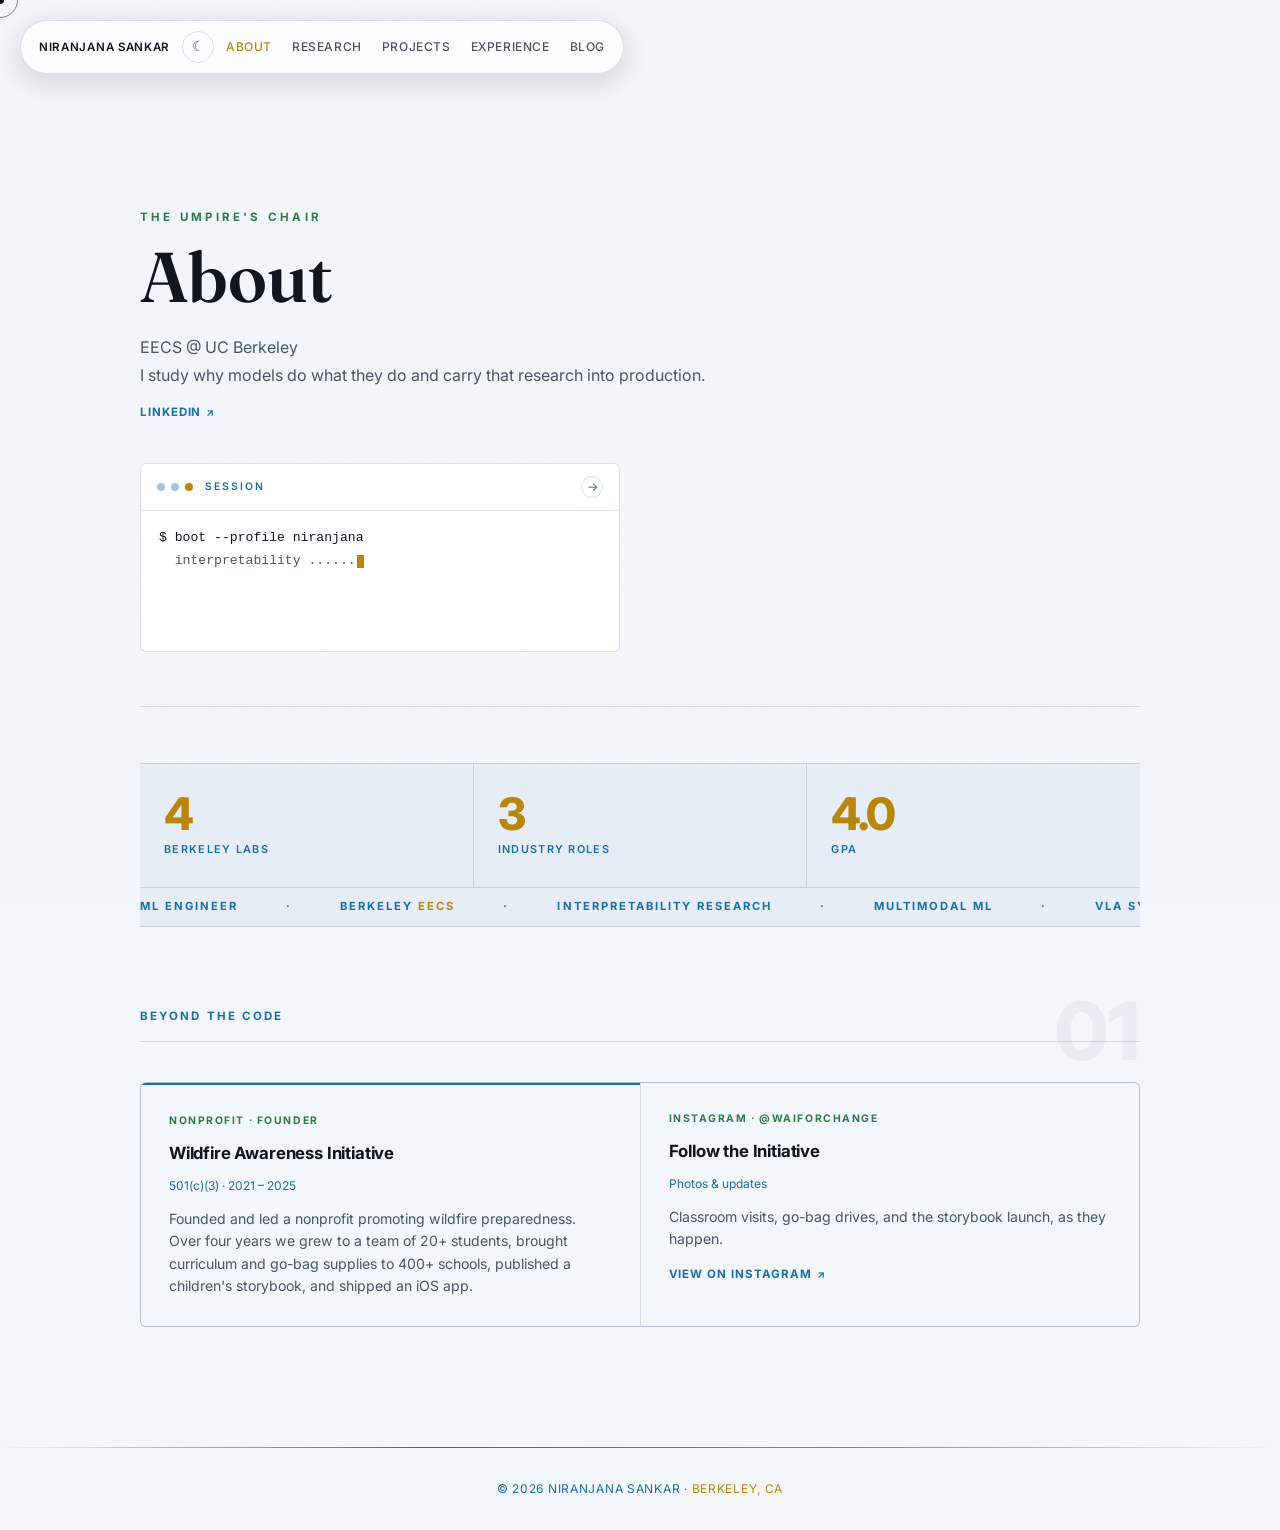
==== about.html @ b9a8ab02 "Add a visible chevron affordance to clickable titles Project and publication titles opened the detai" ====
<!DOCTYPE html>
<html lang="en">
<head>
  <meta charset="UTF-8" />
  <meta name="viewport" content="width=device-width, initial-scale=1.0" />
  <title>Niranjana Sankar · About</title>
  <meta name="description" content="Niranjana Sankar, EECS at UC Berkeley. Education, skills, and how to get in touch." />
  <link rel="preconnect" href="https://fonts.googleapis.com" />
  <link rel="preconnect" href="https://fonts.gstatic.com" crossorigin />
  <link href="https://fonts.googleapis.com/css2?family=Inter:wght@400;500;600;700;800&family=Fraunces:ital,opsz,wght@0,9..144,500;0,9..144,600;0,9..144,700;1,9..144,500&display=swap" rel="stylesheet" />
  <link rel="stylesheet" href="style.css?v=wb15" />
</head>
<body>
  <div class="scroll-progress"></div>
  <div class="cursor"><div class="cursor-dot"></div><div class="cursor-ring"></div></div>
  <nav>
    <a class="logo" href="index.html">Niranjana Sankar</a>
    <button class="theme-toggle" aria-label="Toggle theme">☾</button>
    <button class="nav-hamburger" aria-label="Toggle navigation" aria-expanded="false">☰</button>
    <div class="nav-links">
      <a href="about.html" class="active">about</a>
      <a href="research.html">research</a>
      <a href="projects.html">projects</a>
      <a href="experience.html">experience</a>
      <a href="blog.html">blog</a>
    </div>
  </nav>

  <main>
    <div class="warm-hero reveal">
      <div class="warm-hero-kicker">The Umpire's Chair</div>
      <h1><span class="reveal-line-mask"><span class="reveal-line">About</span></span></h1>
      <p>EECS @ UC Berkeley<br>I study why models do what they do and carry that research into production.</p>
      <a class="card-link" href="https://linkedin.com/in/niranjana-sankar-0067852a8/" target="_blank" rel="noopener">linkedin</a>

      <div class="term-card">
        <div class="term-bar">
          <span class="term-dot"></span><span class="term-dot"></span><span class="term-dot term-dot--accent"></span>
          <span class="term-label" id="about-term-label">session</span>
          <button class="term-nav" id="about-term-next" type="button" aria-label="Next terminal screen">&#8594;</button>
        </div>
        <pre class="term-body" id="about-term"></pre>
      </div>
    </div>

    <div class="stat-strip">
      <div class="stat-item">
        <span class="stat-num">4</span>
        <span class="stat-label">Berkeley labs</span>
      </div>
      <div class="stat-item">
        <span class="stat-num">3</span>
        <span class="stat-label">industry roles</span>
      </div>
      <div class="stat-item">
        <span class="stat-num">4.0</span>
        <span class="stat-label">GPA</span>
      </div>
    </div>

    <div class="marquee-strip">
      <div class="marquee-track">
        <span class="marquee-item">ML Engineer</span>
        <span class="marquee-item">·</span>
        <span class="marquee-item">Berkeley <em>EECS</em></span>
        <span class="marquee-item">·</span>
        <span class="marquee-item">Interpretability Research</span>
        <span class="marquee-item">·</span>
        <span class="marquee-item">Multimodal ML</span>
        <span class="marquee-item">·</span>
        <span class="marquee-item">VLA Systems</span>
        <span class="marquee-item">·</span>
        <span class="marquee-item">RAG Pipelines</span>
        <span class="marquee-item">·</span>
        <span class="marquee-item">ML Engineer</span>
        <span class="marquee-item">·</span>
        <span class="marquee-item">Berkeley <em>EECS</em></span>
        <span class="marquee-item">·</span>
        <span class="marquee-item">Interpretability Research</span>
        <span class="marquee-item">·</span>
        <span class="marquee-item">Multimodal ML</span>
        <span class="marquee-item">·</span>
        <span class="marquee-item">VLA Systems</span>
        <span class="marquee-item">·</span>
        <span class="marquee-item">RAG Pipelines</span>
        <span class="marquee-item">·</span>
      </div>
    </div>

    <div class="section reveal">
      <div class="section-header">
        <span class="section-num">01</span>
        <h2>Beyond the Code</h2>
      </div>
      <div class="card-grid">
        <div class="card card-current">
          <div class="card-kind">Nonprofit · Founder</div>
          <h3>Wildfire Awareness Initiative</h3>
          <div class="card-meta">501(c)(3) · 2021 – 2025</div>
          <p>
            Founded and led a nonprofit promoting wildfire preparedness. Over four years
            we grew to a team of 20+ students, brought curriculum and go-bag supplies to
            400+ schools, published a children's storybook, and shipped an iOS app.
          </p>
        </div>
        <div class="card">
          <div class="card-kind">Instagram · @waiforchange</div>
          <h3>Follow the Initiative</h3>
          <div class="card-meta">Photos & updates</div>
          <p>
            Classroom visits, go-bag drives, and the storybook launch, as they happen.
          </p>
          <a class="card-link" href="https://www.instagram.com/waiforchange/" target="_blank" rel="noopener">view on instagram</a>
        </div>
      </div>
    </div>
  </main>

  <footer>© 2026 Niranjana Sankar · <span style="color:var(--sky)">Berkeley, CA</span></footer>
  <button class="back-top" aria-label="Back to top">↑</button>
  <script src="script.js?v=wb14"></script>
  <div class="toast"></div>
</body>
</html>
---- style.css ----
/* ============ Custom Properties ============ */
:root {
  --bg:      #f3f6fb;
  --bg-2:    #e7edf6;
  --card:    #ffffff;
  --border:  rgba(26, 47, 102, 0.15);
  --text:    #10151f;
  --text-2:  #4a5568;
  --text-3:  #1a6fa8;
  --accent:  #1a6fa8;
  --green:   #2f7a4a;
  --sky:     #b8860b;
  --font:      "Inter", system-ui, sans-serif;
  --font-mono: "JetBrains Mono", "Fira Code", monospace;
  --radius:    6px;
  --ease:      cubic-bezier(0.22, 1, 0.36, 1);
  --nav-bg:    rgba(255, 255, 255, 0.75);
  --scrim-rgb: 243, 246, 251;
}

[data-theme="dark"] {
  --bg:      #05070d;
  --bg-2:    #0c1018;
  --card:    #0f1420;
  --border:  rgba(143, 184, 255, 0.16);
  --text:    #f4f0e6;
  --text-2:  #a9b6cf;
  --text-3:  #8fb8ff;
  --accent:  #8fb8ff;
  --green:   #4fae66;
  --sky:     #e8b96a;
  --nav-bg:  rgba(6, 10, 18, 0.72);
  --scrim-rgb: 2, 4, 8;
}

/* ============ Reset & Base ============ */
* { margin: 0; padding: 0; box-sizing: border-box; }

body {
  background: var(--bg);
  color: var(--text);
  font-family: var(--font);
  font-size: 16px;
  line-height: 1.6;
  -webkit-font-smoothing: antialiased;
}

body::before {
  content: "";
  position: fixed;
  inset: 0;
  z-index: 0;
  pointer-events: none;
  opacity: 0.025;
  background-image: url("data:image/svg+xml,%3Csvg viewBox='0 0 256 256' xmlns='http://www.w3.org/2000/svg'%3E%3Cfilter id='noise'%3E%3CfeTurbulence type='fractalNoise' baseFrequency='0.9' numOctaves='4' stitchTiles='stitch'/%3E%3C/filter%3E%3Crect width='100%25' height='100%25' filter='url(%23noise)' opacity='1'/%3E%3C/svg%3E");
  background-size: 200px 200px;
}

a { color: inherit; text-decoration: none; }

::selection { background: var(--accent); color: white; }

img, svg { max-width: 100%; display: block; }

/* ============ Nav ============ */
nav {
  position: absolute;
  top: 20px;
  left: 20px;
  z-index: 50;
  display: flex;
  align-items: center;
  gap: 20px;
  padding: 10px 18px;
  border: 1px solid var(--border);
  border-radius: 999px;
  background: var(--nav-bg);
  backdrop-filter: blur(12px);
  box-shadow: 0 8px 28px rgba(43, 32, 19, 0.16);
}

.logo {
  font-size: 0.72rem;
  font-weight: 600;
  letter-spacing: 0.06em;
  text-transform: uppercase;
  color: var(--text);
  white-space: nowrap;
}

.nav-links { display: flex; gap: 20px; }

.nav-links a {
  font-size: 0.75rem;
  font-weight: 500;
  letter-spacing: 0.05em;
  text-transform: uppercase;
  color: var(--text-2);
  transition: color 0.2s;
  white-space: nowrap;
}

.nav-links a:hover { color: var(--text); }
.nav-links a.active { color: var(--sky); }

/* ============ Main Layout ============ */
main {
  max-width: 1080px;
  margin: 0 auto;
  padding: clamp(60px, 8vw, 100px) clamp(24px, 5vw, 40px) 120px;
  position: relative;
  z-index: 1;
}

/* ============ Hero fallback text (inside .tc-fallback) ============ */
.hero-label {
  font-size: 0.72rem;
  font-weight: 600;
  letter-spacing: 0.18em;
  text-transform: uppercase;
  color: var(--green);
  margin-bottom: 24px;
  display: flex;
  align-items: center;
  gap: 10px;
}

.hero-label::before {
  content: "";
  width: 24px;
  height: 1px;
  background: var(--green);
}

.hero-cta { display: flex; gap: 12px; flex-wrap: wrap; margin-bottom: 48px; }

/* ============ Warm Hero (inner pages) ============ */
.warm-hero {
  padding: clamp(64px, 12vh, 120px) 0 clamp(40px, 6vh, 64px);
  border-bottom: 1px solid var(--border);
  margin-bottom: 56px;
}

.warm-hero-kicker {
  font-size: 0.72rem;
  font-weight: 700;
  letter-spacing: 0.28em;
  text-transform: uppercase;
  color: var(--green);
  margin-bottom: 16px;
}

.warm-hero h1 {
  font-family: 'Fraunces', serif;
  font-weight: 600;
  font-size: clamp(2.6rem, 6vw, 4.4rem);
  line-height: 1;
  color: var(--text);
  margin-bottom: 20px;
}

.warm-hero p {
  font-size: 1rem;
  line-height: 1.75;
  color: var(--text-2);
  max-width: 620px;
}

/* ============ Buttons ============ */
.btn {
  display: inline-flex;
  align-items: center;
  gap: 8px;
  padding: 11px 22px;
  font-size: 0.8rem;
  font-weight: 600;
  letter-spacing: 0.06em;
  text-transform: uppercase;
  border-radius: var(--radius);
  transition: all 0.2s var(--ease);
}

.btn-primary {
  background: var(--accent);
  color: white;
  position: relative;
  overflow: hidden;
}

.btn-primary::before {
  content: "";
  position: absolute;
  top: 0;
  left: -100%;
  width: 100%;
  height: 100%;
  background: linear-gradient(90deg, transparent, rgba(255,255,255,0.12), transparent);
  transition: left 0.4s var(--ease);
}

.btn-primary:hover { background: #124d73; transform: translateY(-1px); }

.btn-primary:hover::before {
  left: 100%;
}

.btn-ghost { border: 1px solid var(--border); color: var(--text-2); }
.btn-ghost:hover { border-color: var(--text-2); color: var(--text); transform: translateY(-1px); }

/* ============ Section Dividers ============ */
.section { margin-top: 80px; }

.section-header {
  position: relative;
  padding-bottom: 16px;
  border-bottom: 1px solid var(--border);
  margin-bottom: 40px;
}

.section-header h2 {
  font-size: 0.72rem;
  font-weight: 700;
  letter-spacing: 0.18em;
  text-transform: uppercase;
  color: var(--text-3);
}

.section-num {
  position: absolute;
  top: -0.2em;
  right: 0;
  font-size: 5rem;
  font-weight: 800;
  color: var(--text);
  opacity: 0.04;
  line-height: 1;
  pointer-events: none;
  user-select: none;
}

/* ============ Cards ============ */
.card-grid {
  display: grid;
  grid-template-columns: repeat(auto-fit, minmax(300px, 1fr));
  gap: 1px;
  background: var(--border);
  border: 1px solid var(--border);
  border-radius: var(--radius);
  overflow: hidden;
}

.card {
  background: var(--bg);
  padding: 28px;
  transition: all 0.25s var(--ease);
}

.card:hover {
  background: var(--card);
  transform: translateY(-2px);
  box-shadow: 0 8px 32px rgba(43, 32, 19, 0.12);
}

.card-kind {
  font-size: 0.65rem;
  font-weight: 700;
  letter-spacing: 0.15em;
  text-transform: uppercase;
  color: var(--green);
  margin-bottom: 10px;
}

.card h3 {
  font-size: 1.05rem;
  font-weight: 700;
  color: var(--text);
  margin-bottom: 10px;
  letter-spacing: -0.01em;
}

.card p { font-size: 0.88rem; color: var(--text-2); line-height: 1.6; }

.card ul { padding-left: 16px; margin: 0; }
.card li { font-size: 0.88rem; color: var(--text-2); line-height: 1.6; margin-bottom: 4px; }
.card li:last-child { margin-bottom: 0; }

.card-meta { font-size: 0.75rem; color: var(--text-3); margin-bottom: 12px; }

.card-pub { border-top: 2px solid var(--green); transition: border-top-color 0.2s var(--ease); }
.card-pub:hover { border-top-color: var(--sky); }
.card-current { border-top: 2px solid var(--accent); }

/* ============ Tags ============ */
.tags { display: flex; flex-wrap: wrap; gap: 6px; margin-top: 16px; }

.tag {
  font-size: 0.68rem;
  font-weight: 600;
  letter-spacing: 0.06em;
  text-transform: uppercase;
  padding: 4px 10px;
  border-radius: 3px;
  border: 1px solid var(--border);
  color: var(--text-3);
  background: var(--bg-2);
  transition: border-color 0.15s, color 0.15s;
}

.card:hover .tag { border-color: var(--text-3); color: var(--text-2); background: var(--card); }

.tag:hover {
  border-color: var(--accent);
  color: var(--text-2);
  box-shadow: 0 0 0 1px var(--accent);
}

/* ============ Timeline (experience) ============ */
.timeline { display: flex; flex-direction: column; gap: 0; }

.timeline-item {
  padding: 32px 0;
  border-bottom: 1px solid var(--border);
  display: grid;
  grid-template-columns: 180px 1fr;
  gap: 0 40px;
  transition: border-color 0.2s, padding-left 0.2s;
}

.timeline-item:hover {
  border-left: 2px solid var(--accent);
  padding-left: 24px;
}

.timeline-item:first-child { border-top: 1px solid var(--border); }

.timeline-left { padding-top: 4px; }

.timeline-org {
  font-size: 0.75rem;
  font-weight: 700;
  letter-spacing: 0.1em;
  text-transform: uppercase;
  color: var(--text);
  margin-bottom: 4px;
}

.timeline-dates { font-size: 0.72rem; color: var(--text-3); }

.timeline-role {
  font-size: 0.78rem;
  font-weight: 600;
  color: var(--sky);
  margin-bottom: 12px;
  letter-spacing: 0.02em;
}

.timeline-body ul { padding-left: 16px; }

.timeline-body li {
  font-size: 0.9rem;
  color: var(--text-2);
  margin-bottom: 6px;
  line-height: 1.6;
}

.timeline-body li:last-child { margin-bottom: 0; }

.timeline-current .timeline-org { color: var(--sky); }

.timeline-current .timeline-org::before {
  content: "";
  display: inline-block;
  width: 6px;
  height: 6px;
  border-radius: 50%;
  background: var(--green);
  margin-right: 8px;
  animation: pulse 2s ease-in-out infinite;
  vertical-align: middle;
}

@keyframes pulse {
  0%, 100% { opacity: 1; transform: scale(1); }
  50% { opacity: 0.5; transform: scale(0.8); }
}

/* ============ Research List ============ */
.research-list { display: flex; flex-direction: column; gap: 0; }

.research-item {
  padding: 28px 0;
  border-bottom: 1px solid var(--border);
  display: grid;
  grid-template-columns: 140px 1fr;
  gap: 0 40px;
  align-items: start;
  transition: border-color 0.2s, padding-left 0.2s;
}

.research-item:hover {
  border-left: 2px solid var(--accent);
  padding-left: 24px;
}

.research-item:first-child { border-top: 1px solid var(--border); }

.research-date {
  font-size: 0.72rem;
  font-weight: 600;
  color: var(--text-3);
  letter-spacing: 0.06em;
  padding-top: 3px;
}

.research-item h3 {
  font-size: 0.95rem;
  font-weight: 700;
  color: var(--text);
  margin-bottom: 6px;
}

.research-item .role {
  font-size: 0.78rem;
  color: var(--sky);
  font-weight: 600;
  margin-bottom: 8px;
}

.research-item p { font-size: 0.88rem; color: var(--text-2); line-height: 1.6; }

.research-item ul { padding-left: 18px; margin: 0; }
.research-item li { font-size: 0.88rem; color: var(--text-2); line-height: 1.6; margin-bottom: 6px; }
.research-item li:last-child { margin-bottom: 0; }

.research-item:hover .role {
  color: var(--sky);
}

/* ============ Skills (index) ============ */
.skill-grid {
  display: grid;
  grid-template-columns: repeat(auto-fill, minmax(240px, 1fr));
  gap: 1px;
  background: var(--border);
  border: 1px solid var(--border);
  border-radius: var(--radius);
  overflow: hidden;
}

.skill-cell { background: var(--bg); padding: 24px; }

.skill-cell h3 {
  font-size: 0.68rem;
  font-weight: 700;
  letter-spacing: 0.15em;
  text-transform: uppercase;
  color: var(--text-3);
  margin-bottom: 14px;
}

/* ============ Footer ============ */
footer {
  text-align: center;
  padding: 32px 20px;
  font-size: 0.75rem;
  color: var(--text-3);
  letter-spacing: 0.06em;
  text-transform: uppercase;
  position: relative;
}

footer::before {
  content: "";
  position: absolute;
  top: 0;
  left: 0;
  right: 0;
  height: 1px;
  background: linear-gradient(90deg, transparent, var(--green), var(--sky), transparent);
}

/* ============ Back to Top ============ */
.back-top {
  position: fixed;
  bottom: 24px;
  right: 24px;
  z-index: 200;
  width: 40px;
  height: 40px;
  border-radius: 50%;
  background: var(--card);
  border: 1px solid var(--border);
  color: var(--text-2);
  font-size: 1rem;
  cursor: pointer;
  display: flex;
  align-items: center;
  justify-content: center;
  opacity: 0;
  pointer-events: none;
  transition: opacity 0.3s, transform 0.2s, background 0.2s;
}

.back-top.visible { opacity: 1; pointer-events: auto; }

.back-top:hover {
  background: var(--accent);
  color: white;
  border-color: var(--accent);
  transform: translateY(-2px);
}

/* ============ Reveal Animation ============ */
.reveal {
  opacity: 0;
  transform: translateY(14px);
  transition: opacity 0.5s ease, transform 0.5s ease;
}

.reveal.visible { opacity: 1; transform: translateY(0); }

.reveal:nth-child(2) { transition-delay: 0.08s; }
.reveal:nth-child(3) { transition-delay: 0.16s; }
.reveal:nth-child(4) { transition-delay: 0.24s; }

@media (prefers-reduced-motion: reduce) {
  .reveal { animation: none; transition: none; opacity: 1; transform: none; }
}

/* ============ Heading Line Reveal (rises up out of a mask) ============ */
.reveal-line-mask { display: block; overflow: clip; }

.reveal-line {
  display: block;
  transform: translateY(115%);
  opacity: 0;
}

.reveal.visible .reveal-line {
  animation: heading-rise 0.9s var(--ease) forwards;
  animation-delay: 0.15s;
}

@keyframes heading-rise {
  to { transform: translateY(0); opacity: 1; }
}

@media (prefers-reduced-motion: reduce) {
  .reveal-line { transform: none; opacity: 1; }
  .reveal.visible .reveal-line { animation: none; }
}

/* ============ Marquee Strip ============ */
.marquee-strip {
  border-bottom: 1px solid var(--border);
  overflow: hidden;
  padding: 10px 0;
  margin: 0;
  background: var(--bg-2);
  position: relative;
  z-index: 1;
}

.marquee-track {
  display: flex;
  gap: 48px;
  white-space: nowrap;
  animation: marquee 28s linear infinite;
}

.marquee-item {
  font-size: 0.7rem;
  font-weight: 700;
  letter-spacing: 0.18em;
  text-transform: uppercase;
  color: var(--text-3);
  flex-shrink: 0;
}

.marquee-item em { font-style: normal; color: var(--sky); }

@keyframes marquee {
  from { transform: translateX(0); }
  to   { transform: translateX(-50%); }
}

/* ============ Card Link ============ */
.card-link {
  display: inline-flex;
  align-items: center;
  gap: 5px;
  margin-top: 14px;
  font-size: 0.72rem;
  font-weight: 700;
  letter-spacing: 0.08em;
  text-transform: uppercase;
  color: var(--text-3);
  transition: color 0.2s;
}

.card-link:hover { color: var(--sky); }

.card-link::after {
  content: "↗";
  font-size: 0.9em;
  display: inline-block;
  transition: transform 0.2s var(--ease);
}

.card-link:hover::after {
  transform: translate(2px, -2px);
}

/* ============ Nav Menu Toggle (mobile only) ============ */
.nav-hamburger {
  display: none;
  align-items: center;
  background: none;
  border: none;
  cursor: pointer;
  padding: 4px;
  font-size: 1.1rem;
  color: var(--text);
}

@media (max-width: 640px) {
  nav { left: 12px; right: 12px; top: 12px; gap: 12px; }
  .nav-hamburger { display: flex; }

  .nav-links {
    display: none;
    flex-direction: column;
    gap: 0;
    position: absolute;
    top: calc(100% + 10px);
    left: 0;
    min-width: 180px;
    background: var(--card);
    border: 1px solid var(--border);
    border-radius: var(--radius);
    padding: 6px;
    box-shadow: 0 16px 40px rgba(43, 32, 19, 0.18);
  }

  .nav-links.open { display: flex; }

  .nav-links a {
    padding: 10px 12px;
    border-radius: 6px;
  }

  .nav-links a:hover { background: var(--bg-2); }
  .nav-links a.active { background: var(--bg-2); }
}

@media (max-width: 760px) {
  .timeline-item { grid-template-columns: 1fr; }
  .research-item { grid-template-columns: 1fr; }
  .research-date { margin-bottom: 8px; }
  .timeline-left { margin-bottom: 8px; }
}


/* ============ Custom Cursor ============ */
*, *::before, *::after { cursor: none !important; }
.cursor {
  position: fixed;
  top: 0; left: 0;
  z-index: 9999;
  pointer-events: none;
  mix-blend-mode: difference;
}
.cursor-dot {
  width: 8px; height: 8px;
  background: white;
  border-radius: 50%;
  position: absolute;
  transform: translate(-50%, -50%);
  transition: width 0.2s, height 0.2s, opacity 0.2s;
}
.cursor-ring {
  width: 36px; height: 36px;
  border: 1.5px solid rgba(255,255,255,0.5);
  border-radius: 50%;
  position: absolute;
  transform: translate(-50%, -50%);
  transition: width 0.3s var(--ease), height 0.3s var(--ease), border-color 0.3s;
}
body.cursor-hover .cursor-dot { width: 12px; height: 12px; }
body.cursor-hover .cursor-ring {
  width: 52px; height: 52px;
  border-color: rgba(193, 105, 79, 0.7);
}
/* Hide custom cursor on touch devices */
@media (hover: none) {
  *, *::before, *::after { cursor: auto !important; }
  .cursor { display: none; }
}

/* ============ Page Transition ============ */
body { transition: opacity 0.25s ease; }
body.page-exit { opacity: 0; }

/* ============ Stat Strip ============ */
.stat-strip {
  display: flex;
  gap: 0;
  border-top: 1px solid var(--border);
  border-bottom: 1px solid var(--border);
  margin: 48px 0 0;
  background: var(--bg-2);
}

.stat-item {
  flex: 1;
  padding: 28px 24px;
  border-right: 1px solid var(--border);
  display: flex;
  flex-direction: column;
  gap: 4px;
}

.stat-item:last-child { border-right: none; }

.stat-num {
  font-size: clamp(2rem, 4vw, 2.8rem);
  font-weight: 800;
  color: var(--sky);
  letter-spacing: -0.04em;
  line-height: 1;
}

.stat-label {
  font-size: 0.68rem;
  font-weight: 600;
  letter-spacing: 0.12em;
  text-transform: uppercase;
  color: var(--text-3);
}

/* ============ Boot Terminal (about) ============ */
.term-card {
  margin-top: 40px;
  max-width: 480px;
  background: var(--card);
  border: 1px solid var(--border);
  border-radius: var(--radius);
  overflow: hidden;
}

.term-bar {
  display: flex;
  align-items: center;
  gap: 6px;
  padding: 12px 16px;
  border-bottom: 1px solid var(--border);
}

.term-dot {
  width: 8px;
  height: 8px;
  border-radius: 50%;
  background: var(--text-3);
  opacity: 0.4;
}

.term-dot--accent { background: var(--sky); opacity: 1; }

.term-label {
  margin-left: 6px;
  font-size: 0.65rem;
  font-weight: 600;
  letter-spacing: 0.2em;
  text-transform: uppercase;
  color: var(--text-3);
}

.term-nav {
  margin-left: auto;
  display: inline-flex;
  align-items: center;
  justify-content: center;
  width: 22px;
  height: 22px;
  border-radius: 50%;
  border: 1px solid var(--border);
  background: none;
  font-family: inherit;
  font-size: 0.75rem;
  line-height: 1;
  color: var(--text-3);
  cursor: pointer;
  transition: color 0.2s, border-color 0.2s, transform 0.2s;
}

.term-nav:hover { color: var(--sky); border-color: var(--sky); transform: translateX(1px); }
.term-nav:active { transform: translateX(2px); }

.term-body {
  margin: 0;
  padding: 16px 18px 20px;
  font-family: var(--font-mono);
  font-size: 0.82rem;
  line-height: 1.7;
  color: var(--text-2);
  white-space: pre-wrap;
  word-break: break-word;
  min-height: 140px;
}

.term-cmd { color: var(--text); }
.term-final { color: var(--sky); }

.term-cursor {
  display: inline-block;
  width: 7px;
  height: 1em;
  margin-left: 1px;
  background: var(--sky);
  vertical-align: text-bottom;
  animation: term-blink 0.9s step-end infinite;
}

@keyframes term-blink { 50% { opacity: 0; } }

@media (prefers-reduced-motion: reduce) {
  .term-cursor { animation: none; }
}

/* ============ Entry Open Button (project/pub titles) ============ */
.entry-open {
  display: inline-block;
  background: none;
  border: none;
  padding: 0;
  margin: 0;
  font: inherit;
  text-align: left;
  color: inherit;
  cursor: pointer;
  transition: color 0.2s;
}

.entry-open:hover, .entry-open:focus-visible { color: var(--sky); }

.entry-open::after {
  content: "\203A";
  display: inline-block;
  margin-left: 7px;
  color: var(--text-3);
  opacity: 0.55;
  transition: transform 0.2s var(--ease), opacity 0.2s;
}

.entry-open:hover::after, .entry-open:focus-visible::after {
  opacity: 1;
  transform: translateX(3px);
}

/* ============ Detail Modal (projects & publications) ============ */
.detail-scrim {
  position: fixed;
  inset: 0;
  z-index: 70;
  background: rgba(0, 0, 0, 0.55);
  opacity: 0;
  visibility: hidden;
  transition: opacity 0.3s var(--ease), visibility 0.3s;
}

.detail-scrim.detail-open { opacity: 1; visibility: visible; }

.detail-modal {
  position: fixed;
  top: 50%;
  left: 50%;
  z-index: 71;
  width: min(640px, 92vw);
  max-height: 84vh;
  overflow-y: auto;
  background: var(--card);
  border: 1px solid var(--border);
  border-radius: var(--radius);
  box-shadow: 0 40px 100px -20px rgba(0, 0, 0, 0.5);
  opacity: 0;
  visibility: hidden;
  transform: translate(-50%, -46%) scale(0.97);
  transition: opacity 0.3s var(--ease), transform 0.3s var(--ease), visibility 0.3s;
}

.detail-modal.detail-open { opacity: 1; visibility: visible; transform: translate(-50%, -50%) scale(1); }

.detail-chrome {
  position: sticky;
  top: 0;
  display: flex;
  align-items: center;
  gap: 6px;
  padding: 12px 16px;
  background: var(--card);
  border-bottom: 1px solid var(--border);
  z-index: 1;
}

.detail-count {
  margin-left: 6px;
  font-family: var(--font-mono);
  font-size: 0.7rem;
  letter-spacing: 0.1em;
  color: var(--text-3);
}

.detail-nav {
  margin-left: auto;
  display: flex;
  align-items: center;
  gap: 8px;
}

.detail-close {
  display: inline-flex;
  align-items: center;
  justify-content: center;
  width: 22px;
  height: 22px;
  border-radius: 50%;
  border: 1px solid var(--border);
  background: none;
  color: var(--text-3);
  font-size: 0.65rem;
  cursor: pointer;
  transition: color 0.2s, border-color 0.2s, transform 0.2s;
}

.detail-close:hover { color: var(--accent); border-color: var(--accent); transform: rotate(90deg); }

.detail-body { padding: 28px 30px 34px; }

.detail-kicker {
  font-family: var(--font-mono);
  font-size: 0.7rem;
  letter-spacing: 0.1em;
  color: var(--text-3);
  margin-bottom: 10px;
}

.detail-title {
  font-family: 'Fraunces', serif;
  font-size: clamp(1.6rem, 4vw, 2.1rem);
  font-weight: 700;
  color: var(--text);
  letter-spacing: -0.02em;
  line-height: 1.1;
  margin-bottom: 14px;
}

.detail-list { margin-bottom: 18px; padding-left: 20px; }
.detail-list li { font-size: 0.95rem; color: var(--text-2); line-height: 1.7; margin-bottom: 8px; }
.detail-list li:last-child { margin-bottom: 0; }
.detail-list a { color: var(--accent); }

.detail-text { font-size: 1rem; color: var(--text-2); line-height: 1.8; margin-bottom: 18px; }

.detail-tags { display: flex; flex-wrap: wrap; gap: 8px; margin-bottom: 18px; }
.detail-body .card-link { margin-top: 0; }

/* ---- Paper skin (publications) ---- */
.detail-modal--paper {
  background: #f6f1e4;
  border-color: rgba(43, 36, 24, 0.18);
  color: #2b2418;
}

.detail-modal--paper .detail-chrome {
  background: #f6f1e4;
  border-bottom-color: rgba(43, 36, 24, 0.14);
}

.detail-modal--paper .detail-count { color: rgba(43, 36, 24, 0.55); }
.detail-modal--paper .detail-kicker { color: rgba(43, 36, 24, 0.55); }
.detail-modal--paper .detail-title { color: #2b2418; }
.detail-modal--paper .detail-text { color: #3a3122; font-family: 'Fraunces', serif; font-size: 1.05rem; }

.detail-modal--paper .term-nav,
.detail-modal--paper .detail-close {
  border-color: rgba(43, 36, 24, 0.25);
  color: rgba(43, 36, 24, 0.6);
}

.detail-modal--paper .term-nav:hover { color: #b5461e; border-color: #b5461e; }
.detail-modal--paper .detail-close:hover { color: #b5461e; border-color: #b5461e; }

.pen-cursor {
  display: inline-block;
  margin-left: 2px;
  font-size: 0.95em;
  transform: rotate(12deg);
  vertical-align: text-bottom;
  animation: pen-bob 0.6s ease-in-out infinite;
}

@keyframes pen-bob {
  0%, 100% { transform: rotate(12deg) translateY(0); }
  50% { transform: rotate(12deg) translateY(-2px); }
}

@media (prefers-reduced-motion: reduce) {
  .detail-scrim, .detail-modal { transition: none; }
  .pen-cursor { animation: none; }
}

@media (max-width: 600px) {
  .detail-body { padding: 22px 20px 28px; }
}

/* ============ Hero Tagline ============ */
.hero-tagline {
  max-width: 520px;
  font-size: 1rem;
  color: var(--text-2);
  line-height: 1.75;
  margin-top: 32px;
  border-left: 2px solid var(--green);
  padding-left: 20px;
}

/* ============ Tennis Court (index.html) ============ */
@keyframes tcFade { from { opacity: 0; } to { opacity: 1; } }
@keyframes tcSlide { from { opacity: 0; transform: translateX(40px); } to { opacity: 1; transform: translateX(0); } }
@keyframes tcRise { from { opacity: 0; transform: translateY(14px); } to { opacity: 1; transform: translateY(0); } }

.tc-root {
  position: relative;
  width: 100%;
  max-width: none;
  margin: 0;
  padding: 0;
  height: 100vh;
  min-height: 560px;
  overflow: hidden;
  font-family: 'Inter', system-ui, sans-serif;
  background: var(--bg);
  color: var(--text);
}

.tc-mount { position: absolute; inset: 0; }
.tc-mount canvas { opacity: 0; transition: opacity 0.7s var(--ease); }
.tc-root.tc-active .tc-mount canvas { opacity: 1; }

.tc-loader {
  position: fixed; inset: 0; z-index: 500;
  display: flex; flex-direction: column; align-items: center; justify-content: center;
  gap: 30px;
  background: #05070d;
  overflow: hidden;
  transition: opacity 0.7s ease, visibility 0.7s ease;
}
.tc-loader.tc-loader-hidden { opacity: 0; visibility: hidden; pointer-events: none; }

.tc-loader-icon { position: relative; width: 280px; height: 160px; display: flex; align-items: center; justify-content: center; }

.tc-loader-racket {
  position: absolute; top: 50%; width: 50px; height: 92px;
  filter: drop-shadow(0 0 10px rgba(232, 185, 106, 0.35));
}
.tc-loader-racket--left {
  left: 14px; transform-origin: 50% 88%;
  transform: translateY(-50%) rotate(-22deg);
  animation: tcRacketLeft 1.7s ease-in-out infinite;
}
.tc-loader-racket--right {
  right: 14px; transform-origin: 50% 88%;
  transform: translateY(-50%) scaleX(-1) rotate(-22deg);
  animation: tcRacketRight 1.7s ease-in-out infinite;
}
.tc-loader-racket svg { width: 100%; height: 100%; display: block; }
.tc-loader-racket ellipse { fill: none; stroke: #e8b96a; stroke-width: 4; }
.tc-loader-racket .tc-racket-string { stroke: #e8b96a; stroke-width: 0.75; opacity: 0.55; }
.tc-loader-racket .tc-racket-handle { stroke: #c9a973; stroke-width: 7; stroke-linecap: round; }

@keyframes tcRacketLeft {
  0%   { transform: translateY(-50%) rotate(12deg); }
  18%  { transform: translateY(-50%) rotate(-24deg); }
  82%  { transform: translateY(-50%) rotate(-28deg); }
  94%  { transform: translateY(-50%) rotate(-8deg); }
  100% { transform: translateY(-50%) rotate(12deg); }
}
@keyframes tcRacketRight {
  0%   { transform: translateY(-50%) scaleX(-1) rotate(-28deg); }
  32%  { transform: translateY(-50%) scaleX(-1) rotate(-8deg); }
  50%  { transform: translateY(-50%) scaleX(-1) rotate(12deg); }
  68%  { transform: translateY(-50%) scaleX(-1) rotate(-24deg); }
  100% { transform: translateY(-50%) scaleX(-1) rotate(-28deg); }
}

.tc-loader-ball {
  position: relative; z-index: 2;
  width: 34px; height: 34px; display: inline-block;
  filter: drop-shadow(0 0 14px rgba(216, 232, 48, 0.55));
  animation: tcBallRally 0.85s ease-in-out infinite alternate;
}
@keyframes tcBallRally {
  0%   { transform: translate(-100px, -16px) rotate(0deg); }
  50%  { transform: translate(0, -36px) rotate(170deg); }
  100% { transform: translate(100px, -16px) rotate(340deg); }
}

.tc-loader-dot {
  position: absolute; left: 50%; top: 50%;
  width: 7px; height: 7px; border-radius: 50%;
  opacity: 0;
  transform: translate(-50%, -50%) translate(var(--dx, 0), var(--dy, 0)) scale(0.4);
  animation: tcLoaderDust 1.7s ease-out infinite;
}
.tc-loader-dot--1 { background: #8fb8ff; --dx: -100px; --dy: -16px; animation-delay: 0s; }
.tc-loader-dot--2 { background: #d8e830; --dx: 100px; --dy: -16px; animation-delay: 0.85s; }

@keyframes tcLoaderDust {
  0%   { opacity: 0; transform: translate(-50%, -50%) translate(var(--dx, 0), var(--dy, 0)) scale(0.3); }
  8%   { opacity: 0.9; }
  40%  { opacity: 0; transform: translate(-50%, -50%) translate(var(--dx, 0), var(--dy, 0)) translateY(10px) scale(1); }
  100% { opacity: 0; }
}

.tc-loader-text {
  position: relative; z-index: 1;
  font-family: 'Fraunces', serif; font-style: italic;
  font-size: 19px; letter-spacing: 0.05em; color: #a9b6cf;
}
.tc-loader-dots { display: inline-block; }
.tc-loader-pct { font-style: normal; font-variant-numeric: tabular-nums; color: #8fb8ff; }

.tc-vignette {
  position: absolute; inset: 0; pointer-events: none;
  background: radial-gradient(120% 120% at 50% 60%, rgba(var(--scrim-rgb), 0) 50%, rgba(var(--scrim-rgb), 0.6) 100%);
}
.tc-vignette-2 {
  position: absolute; inset: 0; pointer-events: none;
  background: linear-gradient(to top, rgba(var(--scrim-rgb), 0.82) 0%, rgba(var(--scrim-rgb), 0.4) 22%, rgba(var(--scrim-rgb), 0) 46%);
}


.tc-identity {
  position: absolute; bottom: 34px; left: 40px; z-index: 6; max-width: 360px;
  opacity: 0;
}
.tc-root.tc-active .tc-identity { animation: tcRise 0.9s ease both; }

.tc-kicker {
  font-size: 12px; font-weight: 800; letter-spacing: 0.32em; text-transform: uppercase;
  color: var(--accent); margin-bottom: 6px;
}

.tc-name {
  margin: 0; font-family: 'Fraunces', serif; font-weight: 600;
  font-size: 56px; line-height: 0.95; color: var(--text);
}

.tc-tagline { margin: 10px 0 0; font-size: 15px; line-height: 1.5; color: var(--text-2); max-width: 300px; }

.tc-nav {
  position: absolute; top: auto; left: auto; bottom: 34px; right: 40px; z-index: 6;
  width: auto; height: auto;
  display: flex; flex-direction: column; align-items: flex-end; gap: 4px;
  opacity: 0;
  background: none; backdrop-filter: none; border: none; border-radius: 0;
  box-shadow: none; padding: 0;
}
.tc-root.tc-active .tc-nav { animation: tcRise 0.9s 0.1s ease both; }

.tc-nav button {
  background: none; border: none; cursor: pointer;
  font-family: 'Fraunces', serif; font-size: 22px; font-weight: 600;
  color: var(--text-2); padding: 2px 0; transition: color 0.2s, letter-spacing 0.2s;
}
.tc-nav button:hover { color: var(--sky); letter-spacing: 0.02em; }

.tc-hint {
  position: absolute; top: 78px; left: 50%; transform: translateX(-50%); z-index: 6;
  display: flex; align-items: center; gap: 12px;
  font-size: 12.5px; font-weight: 600; letter-spacing: 0.04em; color: var(--text-2);
  background: var(--nav-bg);
  padding: 8px 16px; border-radius: 999px;
  opacity: 0;
}
.tc-root.tc-active .tc-hint { animation: tcFade 1.4s 0.4s ease both; }
.tc-hint.tc-hint-hidden { opacity: 0 !important; }

.tc-toolbar {
  position: absolute; top: 26px; right: 40px; z-index: 6;
  display: flex; align-items: center; gap: 10px;
  opacity: 0;
}
.tc-root.tc-active .tc-toolbar { animation: tcRise 0.9s 0.1s ease both; }

.tc-btn {
  display: flex; align-items: center; gap: 8px;
  padding: 9px 16px;
  background: var(--nav-bg);
  border: 1px solid var(--border);
  border-radius: 999px;
  color: var(--text);
  font-family: 'Inter', sans-serif; font-size: 12.5px; font-weight: 800; letter-spacing: 0.02em;
  cursor: pointer;
  backdrop-filter: blur(6px);
  transition: background 0.2s, border-color 0.2s;
}
.tc-btn:hover { border-color: var(--sky); }
.tc-btn-glyph { font-size: 14px; }

.tc-theme-toggle {
  border: 1px solid var(--border) !important;
  background: var(--nav-bg) !important;
  color: var(--text) !important;
}
.tc-theme-toggle:hover { border-color: var(--sky) !important; }

.tc-bubble {
  position: absolute; left: 0; top: 0; z-index: 8;
  max-width: 240px;
  transform: translate(-50%, -120%);
  background: #fffdf7;
  color: #2a1c08;
  border: 1px solid #a8843c;
  border-radius: 14px;
  padding: 10px 14px;
  box-shadow: 0 10px 26px -10px rgba(0, 0, 0, 0.5);
  opacity: 0; visibility: hidden; pointer-events: none;
  transition: opacity 0.3s ease, visibility 0.3s, transform 0.15s ease;
  will-change: transform;
}
.tc-bubble.tc-bubble-active { opacity: 1; visibility: visible; }
.tc-bubble::after {
  content: ""; position: absolute; left: 50%; bottom: -8px;
  width: 14px; height: 14px; margin-left: -7px;
  background: #fffdf7; border-right: 1px solid #a8843c; border-bottom: 1px solid #a8843c;
  transform: rotate(45deg);
}
.tc-bubble p {
  margin: 0; font-family: 'Fraunces', serif; font-style: italic; font-weight: 600;
  font-size: 13.5px; line-height: 1.45;
}

.tc-scrim {
  position: absolute; inset: 0; z-index: 20;
  background: rgba(2, 4, 8, 0.55);
  backdrop-filter: blur(3px);
  opacity: 0; visibility: hidden; pointer-events: none;
  transition: opacity 0.35s ease, visibility 0.35s;
}
.tc-scrim.tc-scrim-active { opacity: 1; visibility: visible; pointer-events: auto; }

.tc-panel {
  position: absolute; top: 0; right: 0; bottom: 0; z-index: 21;
  width: min(520px, 92vw);
  overflow-y: auto;
  background: linear-gradient(180deg, var(--card) 0%, var(--bg) 100%);
  box-shadow: -24px 0 60px -20px rgba(0, 0, 0, 0.5);
  transform: translateX(100%);
  visibility: hidden;
  transition: transform 0.5s cubic-bezier(0.22, 0.9, 0.3, 1), visibility 0.5s;
}
.tc-panel.tc-panel-active { transform: translateX(0); visibility: visible; }

.tc-panel-bar { height: 8px; }

.tc-panel-inner { padding: 38px 42px 48px; position: relative; }

.tc-panel-close {
  position: absolute; top: 26px; right: 26px;
  width: 38px; height: 38px; border-radius: 50%;
  border: 1px solid var(--border);
  background: var(--nav-bg);
  cursor: pointer; font-size: 18px; color: var(--text); line-height: 1;
  transition: background 0.2s, transform 0.2s, color 0.2s;
}
.tc-panel-close:hover { background: var(--sky); color: #05070d; transform: rotate(90deg); }

.tc-panel-kicker { font-size: 12px; font-weight: 800; letter-spacing: 0.28em; text-transform: uppercase; margin-bottom: 8px; }

.tc-panel-title { margin: 0; font-family: 'Fraunces', serif; font-weight: 600; font-size: 46px; line-height: 1; color: var(--text); }

.tc-panel-blurb { margin: 14px 0 22px; font-size: 15.5px; line-height: 1.6; color: var(--text-2); }

.tc-card-list { display: flex; flex-direction: column; gap: 16px; margin-bottom: 24px; }

.tc-card {
  display: flex; gap: 16px; padding: 18px;
  background: var(--card);
  border: 1px solid var(--border);
  border-radius: 16px;
  transition: transform 0.2s, box-shadow 0.2s;
}
.tc-card:hover { transform: translateY(-2px); box-shadow: 0 16px 34px -20px rgba(0, 0, 0, 0.5); }

.tc-card-thumb {
  flex: 0 0 64px; width: 64px; height: 64px; border-radius: 12px;
  display: flex; align-items: center; justify-content: center;
  font-family: 'Fraunces', serif; font-size: 26px; font-weight: 600; color: rgba(255, 255, 255, 0.92);
}

.tc-card-body { flex: 1; min-width: 0; }

.tc-card-top { display: flex; align-items: baseline; justify-content: space-between; gap: 12px; }

.tc-card h3 { margin: 0; font-family: 'Fraunces', serif; font-size: 22px; font-weight: 600; color: var(--text); }

.tc-card-meta { flex: 0 0 auto; font-size: 11.5px; font-weight: 700; letter-spacing: 0.04em; color: var(--accent); white-space: nowrap; }

.tc-card p { margin: 6px 0 0; font-size: 14px; line-height: 1.55; color: var(--text-2); }

.tc-card-tag {
  display: inline-block; margin-top: 10px; padding: 3px 11px;
  font-size: 11px; font-weight: 800; letter-spacing: 0.03em; color: #05070d;
  background: rgba(232, 185, 106, 0.55); border-radius: 999px;
}

.tc-card-links { display: flex; gap: 16px; flex-wrap: wrap; margin-top: 10px; }
.tc-card-links a {
  font-family: 'Inter', sans-serif; font-size: 12.5px; font-weight: 700;
  color: var(--sky); text-decoration: underline; text-decoration-color: rgba(184, 134, 11, 0.4);
  text-underline-offset: 3px;
}
.tc-card-links a:hover { text-decoration-color: var(--sky); }

.tc-panel-viewall {
  font-family: 'Inter', sans-serif; font-size: 13px; font-weight: 700;
  color: var(--sky); text-decoration: underline; text-decoration-color: rgba(184, 134, 11, 0.4);
  text-underline-offset: 3px;
}
.tc-panel-viewall:hover { text-decoration-color: var(--sky); }

/* ============ Error banner ============ */
.tc-error {
  position: absolute; top: 50%; left: 50%; z-index: 40;
  transform: translate(-50%, -50%);
  max-width: 90vw; width: 460px;
  background: var(--card);
  border: 1px solid var(--sky);
  border-radius: 12px;
  padding: 20px 24px;
  font-family: var(--font-mono);
  font-size: 0.85rem;
  color: var(--text);
  box-shadow: 0 20px 50px -15px rgba(0, 0, 0, 0.5);
}

/* ============ Fallback (no WebGL / no JS) ============ */
.tc-root .tc-fallback {
  position: relative;
  z-index: 1;
  height: 100%;
  display: flex;
  flex-direction: column;
  justify-content: center;
  padding: clamp(28px, 5vw, 56px);
  background: linear-gradient(160deg, #0c1018, #05070d);
}

.tc-root.tc-active .tc-fallback { display: none; }

.tc-fallback .hero-label { color: #e8b96a; }
.tc-fallback .hero-label::before { background: #e8b96a; }
.tc-fallback h1 { color: #f4f0e6; font-size: clamp(2.2rem, 6vw, 3.6rem); font-weight: 800; text-transform: uppercase; }
.tc-fallback h1 em { font-style: normal; color: #8fb8ff; }
.tc-fallback .hero-tagline { color: #a9b6cf; border-left-color: #8fb8ff; margin-top: 24px; }

.tc-fallback-links {
  position: static;
  display: flex;
  flex-wrap: wrap;
  gap: 10px;
  margin-top: 24px;
  background: none; backdrop-filter: none; border: none; border-radius: 0;
  box-shadow: none; padding: 0;
}

.tc-fallback-links a {
  font-family: var(--font-mono);
  font-size: 0.75rem;
  color: #f4f0e6;
  border: 1px solid rgba(143, 184, 255, 0.3);
  border-radius: 999px;
  padding: 8px 16px;
  transition: border-color 0.2s, background 0.2s;
}

.tc-fallback-links a:hover { border-color: #8fb8ff; background: rgba(143, 184, 255, 0.08); }

@media (max-width: 760px) {
  .tc-identity { left: 20px; right: 20px; bottom: 20px; max-width: none; }
  .tc-name { font-size: 34px; }
  .tc-tagline { display: none; }
  /* touch users navigate by tapping the in-scene scoreboard signs instead —
     hiding the text nav here removes the only thing that was overlapping the name */
  .tc-nav { display: none; }
  .tc-hint {
    top: 74px; left: 20px; right: 20px; transform: none;
    max-width: none; font-size: 11.5px; text-align: center; justify-content: center;
  }
  .tc-toolbar { top: 20px; right: 20px; }
  .tc-btn-label { display: none; }
  .tc-btn { padding: 9px 12px; }
  .tc-panel-inner { padding: 30px 22px 36px; }
}

@media (prefers-reduced-motion: reduce) {
  .tc-mount canvas, .tc-identity, .tc-nav, .tc-hint, .tc-toolbar, .tc-panel, .tc-scrim {
    transition: none; animation: none;
  }
}
/* ============ Project List (editorial) ============ */
.project-list {
  display: flex;
  flex-direction: column;
}

.project-entry {
  display: grid;
  grid-template-columns: 80px 1fr;
  gap: 0 32px;
  padding: 48px 0;
  border-bottom: 1px solid var(--border);
  transition: background 0.2s;
}

.project-entry:first-child { border-top: 1px solid var(--border); }

.project-entry:hover { background: var(--bg-2); }
.project-entry:hover { padding-left: 8px; padding-right: 8px; margin: 0 -8px; border-radius: var(--radius); }

.project-num {
  font-size: 0.65rem;
  font-weight: 700;
  letter-spacing: 0.15em;
  color: var(--green);
  padding-top: 4px;
}

.project-meta {
  font-size: 0.65rem;
  font-weight: 700;
  letter-spacing: 0.15em;
  text-transform: uppercase;
  color: var(--text-3);
  margin-bottom: 8px;
}

.project-title {
  font-size: 1.4rem;
  font-weight: 800;
  color: var(--text);
  letter-spacing: -0.025em;
  margin-bottom: 12px;
  line-height: 1.15;
}

.project-desc {
  font-size: 0.9rem;
  color: var(--text-2);
  line-height: 1.7;
  max-width: 640px;
  padding-left: 18px;
  margin: 0;
}

.project-desc li { margin-bottom: 6px; }
.project-desc li:last-child { margin-bottom: 0; }

.project-footer {
  display: flex;
  align-items: center;
  gap: 16px;
  margin-top: 16px;
  flex-wrap: wrap;
}

/* ============ Timeline Narrative ============ */
.timeline-narrative {
  font-size: 0.9rem;
  color: var(--text-2);
  line-height: 1.7;
  max-width: 560px;
  margin-bottom: 12px;
}

/* ============ Responsive stat strip ============ */
@media (max-width: 600px) {
  .stat-strip { flex-wrap: wrap; }
  .stat-item { flex: 0 0 50%; border-bottom: 1px solid var(--border); }
  .stat-item:nth-child(2) { border-right: none; }
  .project-entry { grid-template-columns: 1fr; }
  .project-num { display: none; }
}

/* ============ Scroll Progress Bar ============ */
.scroll-progress {
  position: fixed;
  top: 0; left: 0;
  height: 3px;
  width: 0%;
  background: linear-gradient(90deg, var(--accent), var(--sky));
  z-index: 300;
  transition: width 0.08s linear;
}

/* ============ Theme Toggle ============ */
.theme-toggle {
  background: none;
  border: 1px solid var(--border);
  color: var(--text-2);
  cursor: pointer;
  width: 32px;
  height: 32px;
  border-radius: 50%;
  display: flex;
  align-items: center;
  justify-content: center;
  font-size: 0.85rem;
  transition: all 0.2s var(--ease);
  flex-shrink: 0;
  line-height: 1;
}
.theme-toggle:hover { border-color: var(--accent); color: var(--accent); }

/* ============ Toast ============ */
.toast {
  position: fixed;
  bottom: 80px;
  left: 50%;
  transform: translateX(-50%) translateY(12px);
  background: var(--text);
  color: var(--bg);
  padding: 10px 20px;
  border-radius: var(--radius);
  font-size: 0.72rem;
  font-weight: 700;
  letter-spacing: 0.1em;
  text-transform: uppercase;
  opacity: 0;
  pointer-events: none;
  transition: opacity 0.2s, transform 0.25s var(--ease);
  z-index: 400;
}
.toast.show {
  opacity: 1;
  transform: translateX(-50%) translateY(0);
}

/* ============ Tag Filtering ============ */
.tag { cursor: pointer; }
.tag.tag-active {
  border-color: var(--accent);
  color: var(--accent);
  background: var(--bg-2);
}
.project-entry.tag-dimmed { opacity: 0.2; transition: opacity 0.25s; }
.project-entry { transition: opacity 0.25s; }

/* ============ Focus Visible ============ */
a:focus-visible,
button:focus-visible {
  outline: 2px solid var(--accent);
  outline-offset: 3px;
  border-radius: 2px;
}

/* ============ Nav with toggle ============ */
nav { gap: 12px; }

/* ============ Blog Listing ============ */
.blog-list { display: flex; flex-direction: column; gap: 0; }

.blog-item {
  display: grid;
  grid-template-columns: 110px 1fr;
  gap: 24px;
  padding: 28px 0;
  border-bottom: 1px solid var(--border);
  transition: opacity 0.2s;
}

.blog-item:first-child { border-top: 1px solid var(--border); }

.blog-date {
  font-size: 0.72rem;
  color: var(--text-3);
  letter-spacing: 0.04em;
  padding-top: 4px;
}

.blog-item h3 {
  font-size: 1.15rem;
  font-weight: 700;
  color: var(--text);
  letter-spacing: -0.01em;
  margin-bottom: 10px;
}

.blog-item:hover h3 { color: var(--sky); }

.blog-item p { font-size: 0.88rem; color: var(--text-2); line-height: 1.65; }

.card-link.internal::after { content: "→"; }

/* ============ Article (blog post) ============ */
.article { max-width: 700px; margin: 0 auto; }

.article-back {
  display: inline-flex;
  align-items: center;
  gap: 6px;
  font-size: 0.75rem;
  font-weight: 600;
  letter-spacing: 0.06em;
  text-transform: uppercase;
  color: var(--text-3);
  margin-bottom: 40px;
  transition: color 0.2s;
}
.article-back:hover { color: var(--sky); }

.article-header { margin-bottom: 48px; }

.article-meta {
  font-size: 0.72rem;
  font-weight: 700;
  color: var(--text-3);
  letter-spacing: 0.1em;
  text-transform: uppercase;
  margin-bottom: 18px;
}

.article-header h1 {
  font-size: clamp(1.7rem, 4.2vw, 2.5rem);
  font-weight: 800;
  letter-spacing: -0.02em;
  line-height: 1.18;
  color: var(--text);
}

.article-dek {
  font-size: 0.95rem;
  color: var(--text-2);
  line-height: 1.7;
  margin-top: 18px;
  font-style: italic;
}

.article-body {
  font-size: 0.98rem;
  line-height: 1.8;
  color: var(--text-2);
}

.article-body > * + * { margin-top: 22px; }

.article-body h2 {
  font-size: 1.3rem;
  font-weight: 700;
  color: var(--text);
  letter-spacing: -0.01em;
  margin-top: 52px;
}

.article-body h3 {
  font-size: 1.05rem;
  font-weight: 700;
  color: var(--text);
  margin-top: 36px;
}

.article-body p, .article-body li { color: var(--text-2); }

.article-body strong { color: var(--text); font-weight: 600; }

.article-body ul, .article-body ol {
  padding-left: 22px;
  display: flex;
  flex-direction: column;
  gap: 10px;
}

.article-body li { line-height: 1.75; }

.article-body a {
  color: var(--sky);
  text-decoration: underline;
  text-decoration-color: var(--border);
  text-underline-offset: 3px;
}
.article-body a:hover { text-decoration-color: var(--sky); }

.article-body hr {
  border: none;
  border-top: 1px solid var(--border);
  margin: 40px 0;
}

.article-body blockquote {
  border-left: 2px solid var(--sky);
  padding-left: 20px;
  color: var(--text-2);
  font-style: italic;
}

.article-body .table-wrap { overflow-x: auto; }

.article-body table {
  width: 100%;
  border-collapse: collapse;
  font-size: 0.85rem;
  min-width: 480px;
}

.article-body th, .article-body td {
  padding: 10px 16px;
  border-bottom: 1px solid var(--border);
  text-align: left;
}

.article-body th {
  color: var(--text);
  font-weight: 700;
  text-transform: uppercase;
  font-size: 0.68rem;
  letter-spacing: 0.06em;
}

.article-body code {
  font-family: var(--font-mono);
  font-size: 0.85em;
  background: var(--bg-2);
  padding: 2px 6px;
  border-radius: 4px;
  color: var(--text);
}

.article-body figure {
  margin: 0;
}

.article-body figure img {
  width: 100%;
  height: auto;
  display: block;
  border-radius: var(--radius);
  border: 1px solid var(--border);
  background: #fff;
}

.article-body .diagram {
  border: 1px solid var(--border);
  border-radius: var(--radius);
  background: var(--card);
  padding: 20px;
}

.article-body .diagram svg {
  width: 100%;
  height: auto;
  display: block;
}

.article-body .diagram text { font-family: var(--font); }

.article-body figcaption {
  margin-top: 10px;
  font-size: 0.82rem;
  color: var(--text-2);
  font-style: italic;
  line-height: 1.5;
}

.article-footer {
  margin-top: 64px;
  padding-top: 28px;
  border-top: 1px solid var(--border);
}

@media (max-width: 600px) {
  .blog-item { grid-template-columns: 1fr; gap: 6px; }
}
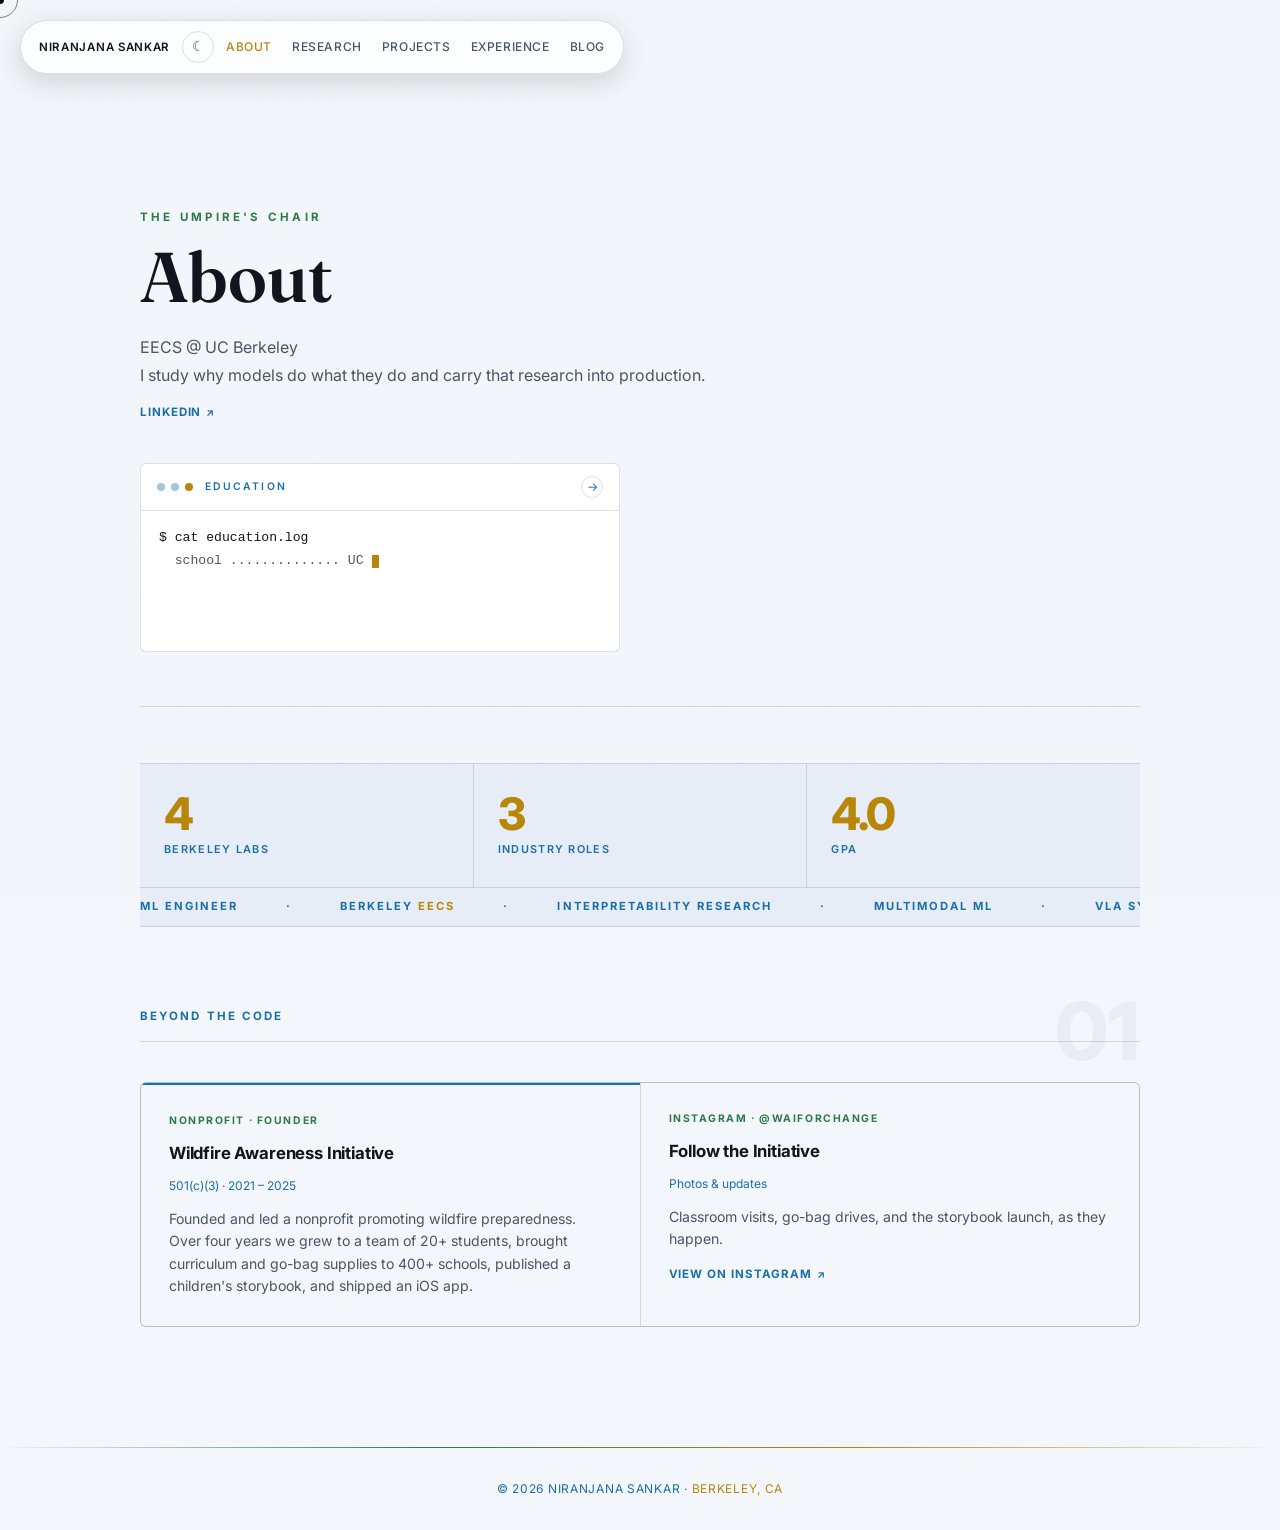
==== commit 81fed8b3: "Drop publications from the detail modal; reorder About terminal Publications go back to plain static" ====
--- a/about.html
+++ b/about.html
@@ -8,7 +8,7 @@
   <link rel="preconnect" href="https://fonts.googleapis.com" />
   <link rel="preconnect" href="https://fonts.gstatic.com" crossorigin />
   <link href="https://fonts.googleapis.com/css2?family=Inter:wght@400;500;600;700;800&family=Fraunces:ital,opsz,wght@0,9..144,500;0,9..144,600;0,9..144,700;1,9..144,500&display=swap" rel="stylesheet" />
-  <link rel="stylesheet" href="style.css?v=wb15" />
+  <link rel="stylesheet" href="style.css?v=wb17" />
 </head>
 <body>
   <div class="scroll-progress"></div>
@@ -118,7 +118,7 @@
 
   <footer>© 2026 Niranjana Sankar · <span style="color:var(--sky)">Berkeley, CA</span></footer>
   <button class="back-top" aria-label="Back to top">↑</button>
-  <script src="script.js?v=wb14"></script>
+  <script src="script.js?v=wb17"></script>
   <div class="toast"></div>
 </body>
 </html>
--- a/style.css
+++ b/style.css
@@ -827,7 +827,7 @@
   .term-cursor { animation: none; }
 }
 
-/* ============ Entry Open Button (project/pub titles) ============ */
+/* ============ Entry Open Button (project titles) ============ */
 .entry-open {
   display: inline-block;
   background: none;
@@ -857,7 +857,7 @@
   transform: translateX(3px);
 }
 
-/* ============ Detail Modal (projects & publications) ============ */
+/* ============ Detail Modal (projects) ============ */
 .detail-scrim {
   position: fixed;
   inset: 0;
@@ -964,49 +964,8 @@
 .detail-tags { display: flex; flex-wrap: wrap; gap: 8px; margin-bottom: 18px; }
 .detail-body .card-link { margin-top: 0; }
 
-/* ---- Paper skin (publications) ---- */
-.detail-modal--paper {
-  background: #f6f1e4;
-  border-color: rgba(43, 36, 24, 0.18);
-  color: #2b2418;
-}
-
-.detail-modal--paper .detail-chrome {
-  background: #f6f1e4;
-  border-bottom-color: rgba(43, 36, 24, 0.14);
-}
-
-.detail-modal--paper .detail-count { color: rgba(43, 36, 24, 0.55); }
-.detail-modal--paper .detail-kicker { color: rgba(43, 36, 24, 0.55); }
-.detail-modal--paper .detail-title { color: #2b2418; }
-.detail-modal--paper .detail-text { color: #3a3122; font-family: 'Fraunces', serif; font-size: 1.05rem; }
-
-.detail-modal--paper .term-nav,
-.detail-modal--paper .detail-close {
-  border-color: rgba(43, 36, 24, 0.25);
-  color: rgba(43, 36, 24, 0.6);
-}
-
-.detail-modal--paper .term-nav:hover { color: #b5461e; border-color: #b5461e; }
-.detail-modal--paper .detail-close:hover { color: #b5461e; border-color: #b5461e; }
-
-.pen-cursor {
-  display: inline-block;
-  margin-left: 2px;
-  font-size: 0.95em;
-  transform: rotate(12deg);
-  vertical-align: text-bottom;
-  animation: pen-bob 0.6s ease-in-out infinite;
-}
-
-@keyframes pen-bob {
-  0%, 100% { transform: rotate(12deg) translateY(0); }
-  50% { transform: rotate(12deg) translateY(-2px); }
-}
-
 @media (prefers-reduced-motion: reduce) {
   .detail-scrim, .detail-modal { transition: none; }
-  .pen-cursor { animation: none; }
 }
 
 @media (max-width: 600px) {
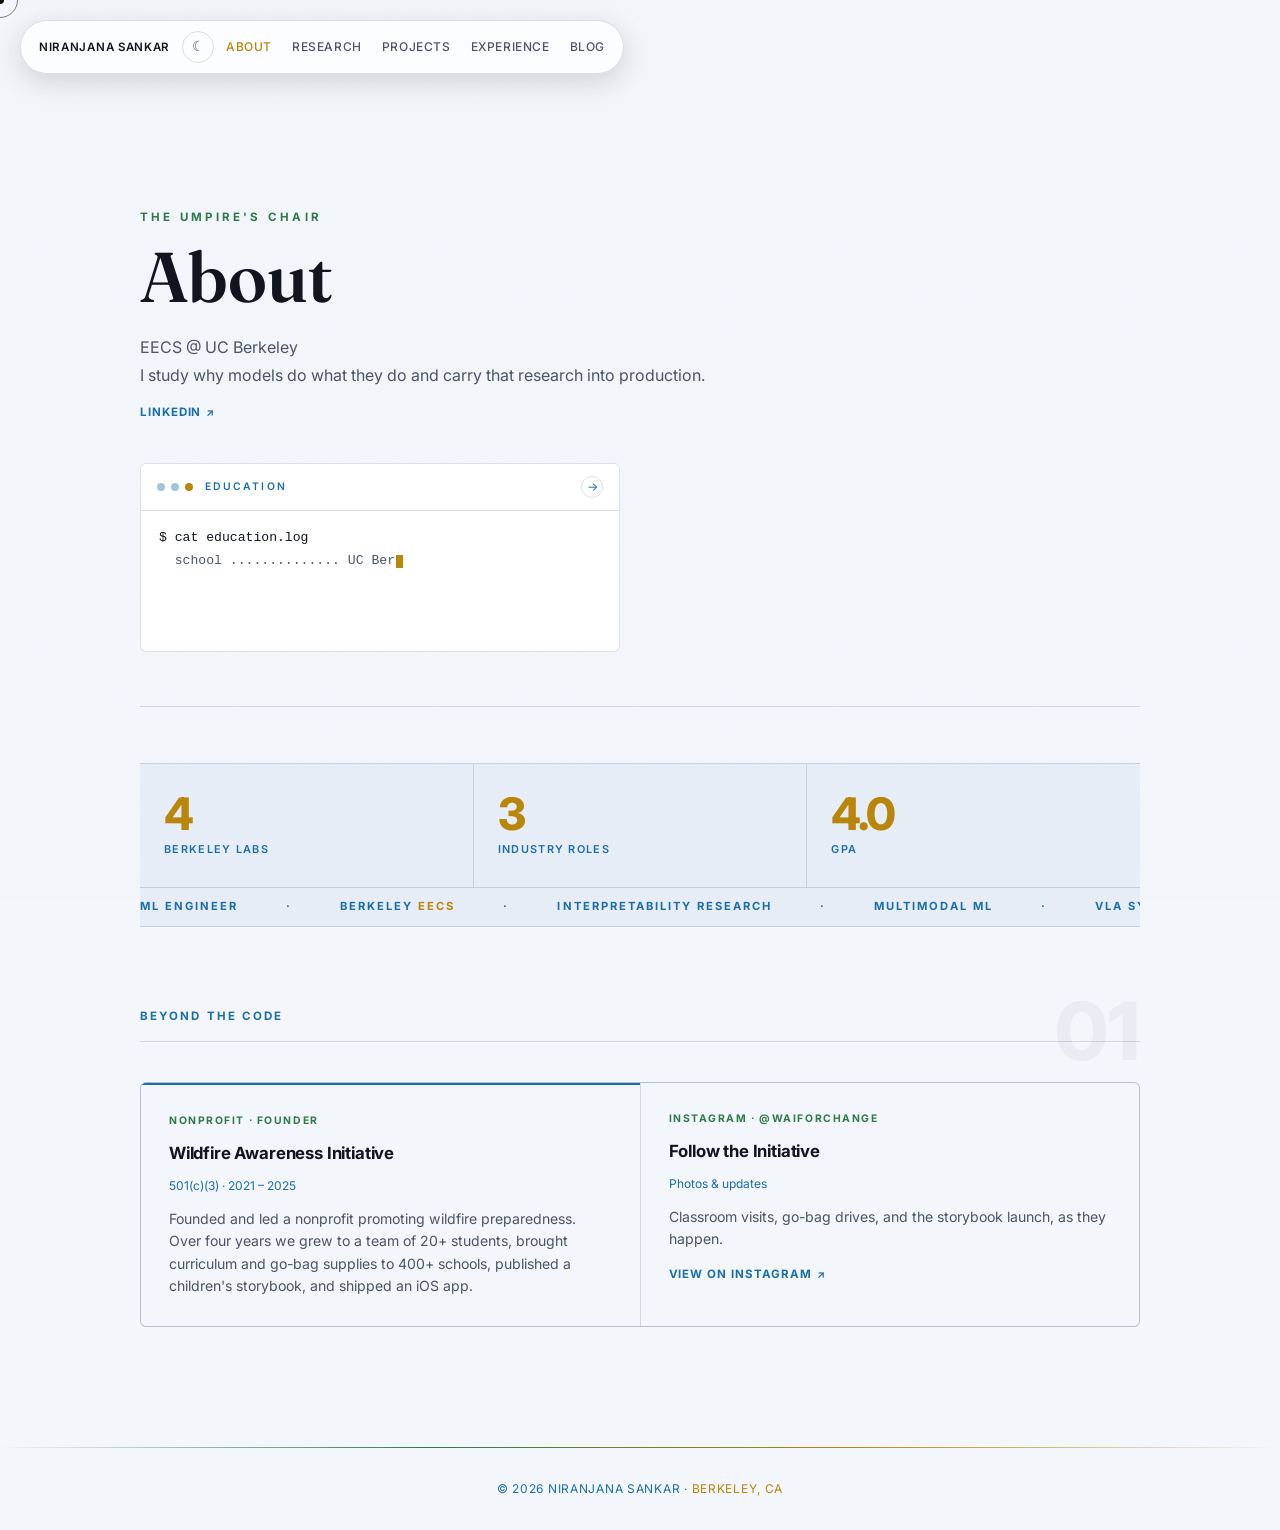
==== commit 3432f83c: "Replace project popups with two always-visible screen cards Dropped the click-to-open modal entirely" ====
--- a/about.html
+++ b/about.html
@@ -8,7 +8,7 @@
   <link rel="preconnect" href="https://fonts.googleapis.com" />
   <link rel="preconnect" href="https://fonts.gstatic.com" crossorigin />
   <link href="https://fonts.googleapis.com/css2?family=Inter:wght@400;500;600;700;800&family=Fraunces:ital,opsz,wght@0,9..144,500;0,9..144,600;0,9..144,700;1,9..144,500&display=swap" rel="stylesheet" />
-  <link rel="stylesheet" href="style.css?v=wb17" />
+  <link rel="stylesheet" href="style.css?v=wb18" />
 </head>
 <body>
   <div class="scroll-progress"></div>
@@ -118,7 +118,7 @@
 
   <footer>© 2026 Niranjana Sankar · <span style="color:var(--sky)">Berkeley, CA</span></footer>
   <button class="back-top" aria-label="Back to top">↑</button>
-  <script src="script.js?v=wb17"></script>
+  <script src="script.js?v=wb18"></script>
   <div class="toast"></div>
 </body>
 </html>
--- a/style.css
+++ b/style.css
@@ -827,151 +827,6 @@
   .term-cursor { animation: none; }
 }
 
-/* ============ Entry Open Button (project titles) ============ */
-.entry-open {
-  display: inline-block;
-  background: none;
-  border: none;
-  padding: 0;
-  margin: 0;
-  font: inherit;
-  text-align: left;
-  color: inherit;
-  cursor: pointer;
-  transition: color 0.2s;
-}
-
-.entry-open:hover, .entry-open:focus-visible { color: var(--sky); }
-
-.entry-open::after {
-  content: "\203A";
-  display: inline-block;
-  margin-left: 7px;
-  color: var(--text-3);
-  opacity: 0.55;
-  transition: transform 0.2s var(--ease), opacity 0.2s;
-}
-
-.entry-open:hover::after, .entry-open:focus-visible::after {
-  opacity: 1;
-  transform: translateX(3px);
-}
-
-/* ============ Detail Modal (projects) ============ */
-.detail-scrim {
-  position: fixed;
-  inset: 0;
-  z-index: 70;
-  background: rgba(0, 0, 0, 0.55);
-  opacity: 0;
-  visibility: hidden;
-  transition: opacity 0.3s var(--ease), visibility 0.3s;
-}
-
-.detail-scrim.detail-open { opacity: 1; visibility: visible; }
-
-.detail-modal {
-  position: fixed;
-  top: 50%;
-  left: 50%;
-  z-index: 71;
-  width: min(640px, 92vw);
-  max-height: 84vh;
-  overflow-y: auto;
-  background: var(--card);
-  border: 1px solid var(--border);
-  border-radius: var(--radius);
-  box-shadow: 0 40px 100px -20px rgba(0, 0, 0, 0.5);
-  opacity: 0;
-  visibility: hidden;
-  transform: translate(-50%, -46%) scale(0.97);
-  transition: opacity 0.3s var(--ease), transform 0.3s var(--ease), visibility 0.3s;
-}
-
-.detail-modal.detail-open { opacity: 1; visibility: visible; transform: translate(-50%, -50%) scale(1); }
-
-.detail-chrome {
-  position: sticky;
-  top: 0;
-  display: flex;
-  align-items: center;
-  gap: 6px;
-  padding: 12px 16px;
-  background: var(--card);
-  border-bottom: 1px solid var(--border);
-  z-index: 1;
-}
-
-.detail-count {
-  margin-left: 6px;
-  font-family: var(--font-mono);
-  font-size: 0.7rem;
-  letter-spacing: 0.1em;
-  color: var(--text-3);
-}
-
-.detail-nav {
-  margin-left: auto;
-  display: flex;
-  align-items: center;
-  gap: 8px;
-}
-
-.detail-close {
-  display: inline-flex;
-  align-items: center;
-  justify-content: center;
-  width: 22px;
-  height: 22px;
-  border-radius: 50%;
-  border: 1px solid var(--border);
-  background: none;
-  color: var(--text-3);
-  font-size: 0.65rem;
-  cursor: pointer;
-  transition: color 0.2s, border-color 0.2s, transform 0.2s;
-}
-
-.detail-close:hover { color: var(--accent); border-color: var(--accent); transform: rotate(90deg); }
-
-.detail-body { padding: 28px 30px 34px; }
-
-.detail-kicker {
-  font-family: var(--font-mono);
-  font-size: 0.7rem;
-  letter-spacing: 0.1em;
-  color: var(--text-3);
-  margin-bottom: 10px;
-}
-
-.detail-title {
-  font-family: 'Fraunces', serif;
-  font-size: clamp(1.6rem, 4vw, 2.1rem);
-  font-weight: 700;
-  color: var(--text);
-  letter-spacing: -0.02em;
-  line-height: 1.1;
-  margin-bottom: 14px;
-}
-
-.detail-list { margin-bottom: 18px; padding-left: 20px; }
-.detail-list li { font-size: 0.95rem; color: var(--text-2); line-height: 1.7; margin-bottom: 8px; }
-.detail-list li:last-child { margin-bottom: 0; }
-.detail-list a { color: var(--accent); }
-
-.detail-text { font-size: 1rem; color: var(--text-2); line-height: 1.8; margin-bottom: 18px; }
-
-.detail-tags { display: flex; flex-wrap: wrap; gap: 8px; margin-bottom: 18px; }
-.detail-body .card-link { margin-top: 0; }
-
-@media (prefers-reduced-motion: reduce) {
-  .detail-scrim, .detail-modal { transition: none; }
-}
-
-@media (max-width: 600px) {
-  .detail-body { padding: 22px 20px 28px; }
-}
-
 /* ============ Hero Tagline ============ */
 .hero-tagline {
   max-width: 520px;
@@ -1368,31 +1223,53 @@
     transition: none; animation: none;
   }
 }
-/* ============ Project List (editorial) ============ */
+/* ============ Project List (screen cards) ============ */
+.screen-card {
+  background: var(--card);
+  border: 1px solid var(--border);
+  border-radius: var(--radius);
+  overflow: hidden;
+}
+
+.screen-chrome {
+  display: flex;
+  align-items: center;
+  gap: 6px;
+  padding: 12px 16px;
+  border-bottom: 1px solid var(--border);
+}
+
+.screen-label {
+  margin-left: 6px;
+  font-family: var(--font-mono);
+  font-size: 0.7rem;
+  letter-spacing: 0.1em;
+  color: var(--text-3);
+}
+
 .project-list {
   display: flex;
   flex-direction: column;
+  padding: 0 28px;
 }
 
 .project-entry {
   display: grid;
-  grid-template-columns: 80px 1fr;
-  gap: 0 32px;
-  padding: 48px 0;
+  grid-template-columns: 60px 1fr;
+  gap: 0 24px;
+  padding: 32px 0;
   border-bottom: 1px solid var(--border);
   transition: background 0.2s;
 }
 
-.project-entry:first-child { border-top: 1px solid var(--border); }
-
-.project-entry:hover { background: var(--bg-2); }
-.project-entry:hover { padding-left: 8px; padding-right: 8px; margin: 0 -8px; border-radius: var(--radius); }
+.project-entry:last-child { border-bottom: none; }
 
 .project-num {
-  font-size: 0.65rem;
-  font-weight: 700;
-  letter-spacing: 0.15em;
-  color: var(--green);
+  font-family: var(--font-mono);
+  font-size: 0.7rem;
+  font-weight: 600;
+  letter-spacing: 0.1em;
+  color: var(--text-3);
   padding-top: 4px;
 }
 
@@ -1448,6 +1325,7 @@
   .stat-strip { flex-wrap: wrap; }
   .stat-item { flex: 0 0 50%; border-bottom: 1px solid var(--border); }
   .stat-item:nth-child(2) { border-right: none; }
+  .project-list { padding: 0 18px; }
   .project-entry { grid-template-columns: 1fr; }
   .project-num { display: none; }
 }
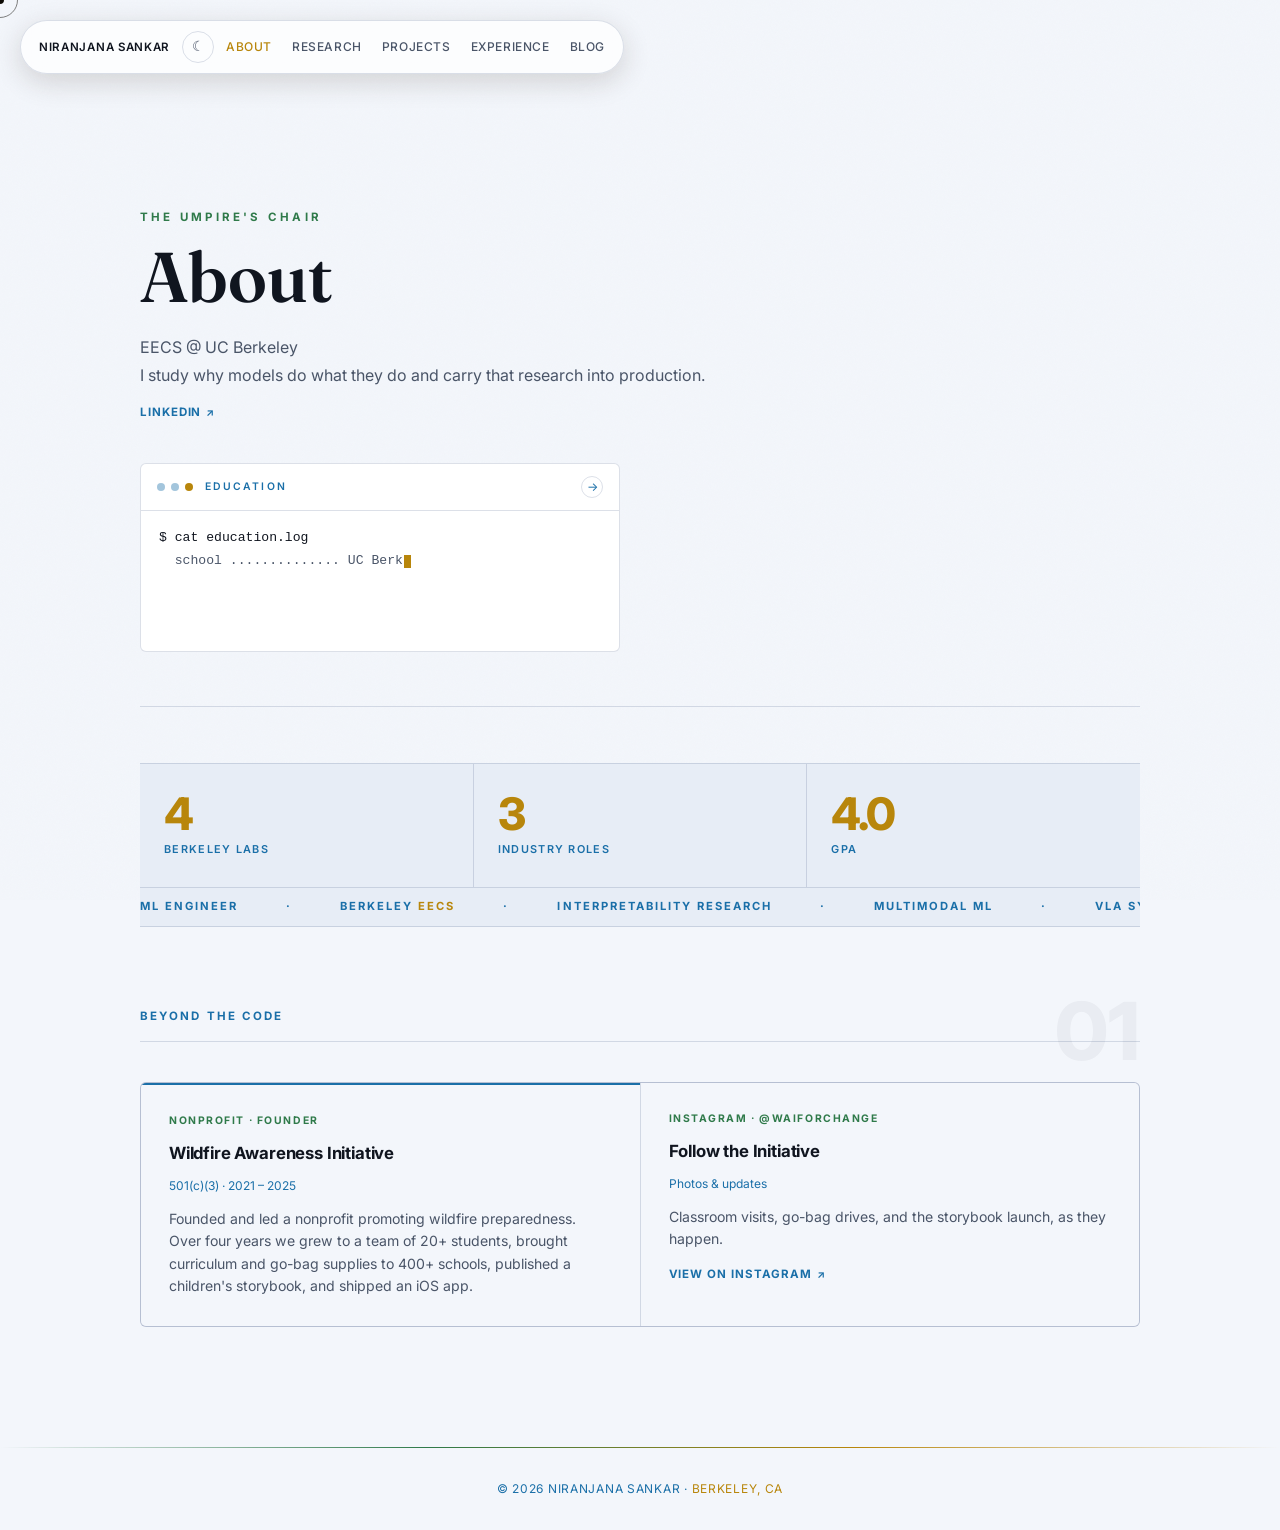
==== commit b56431ad: "Cycle one project at a time per screen with a next arrow Each screen-card (personal.log, nonprofit.l" ====
--- a/about.html
+++ b/about.html
@@ -8,7 +8,7 @@
   <link rel="preconnect" href="https://fonts.googleapis.com" />
   <link rel="preconnect" href="https://fonts.gstatic.com" crossorigin />
   <link href="https://fonts.googleapis.com/css2?family=Inter:wght@400;500;600;700;800&family=Fraunces:ital,opsz,wght@0,9..144,500;0,9..144,600;0,9..144,700;1,9..144,500&display=swap" rel="stylesheet" />
-  <link rel="stylesheet" href="style.css?v=wb18" />
+  <link rel="stylesheet" href="style.css?v=wb20" />
 </head>
 <body>
   <div class="scroll-progress"></div>
@@ -118,7 +118,7 @@
 
   <footer>© 2026 Niranjana Sankar · <span style="color:var(--sky)">Berkeley, CA</span></footer>
   <button class="back-top" aria-label="Back to top">↑</button>
-  <script src="script.js?v=wb18"></script>
+  <script src="script.js?v=wb19"></script>
   <div class="toast"></div>
 </body>
 </html>
--- a/style.css
+++ b/style.css
@@ -1264,6 +1264,9 @@
 
 .project-entry:last-child { border-bottom: none; }
 
+.project-list[data-cycle] .project-entry { border-bottom: none; }
+.project-entry[hidden] { display: none; }
+
 .project-num {
   font-family: var(--font-mono);
   font-size: 0.7rem;
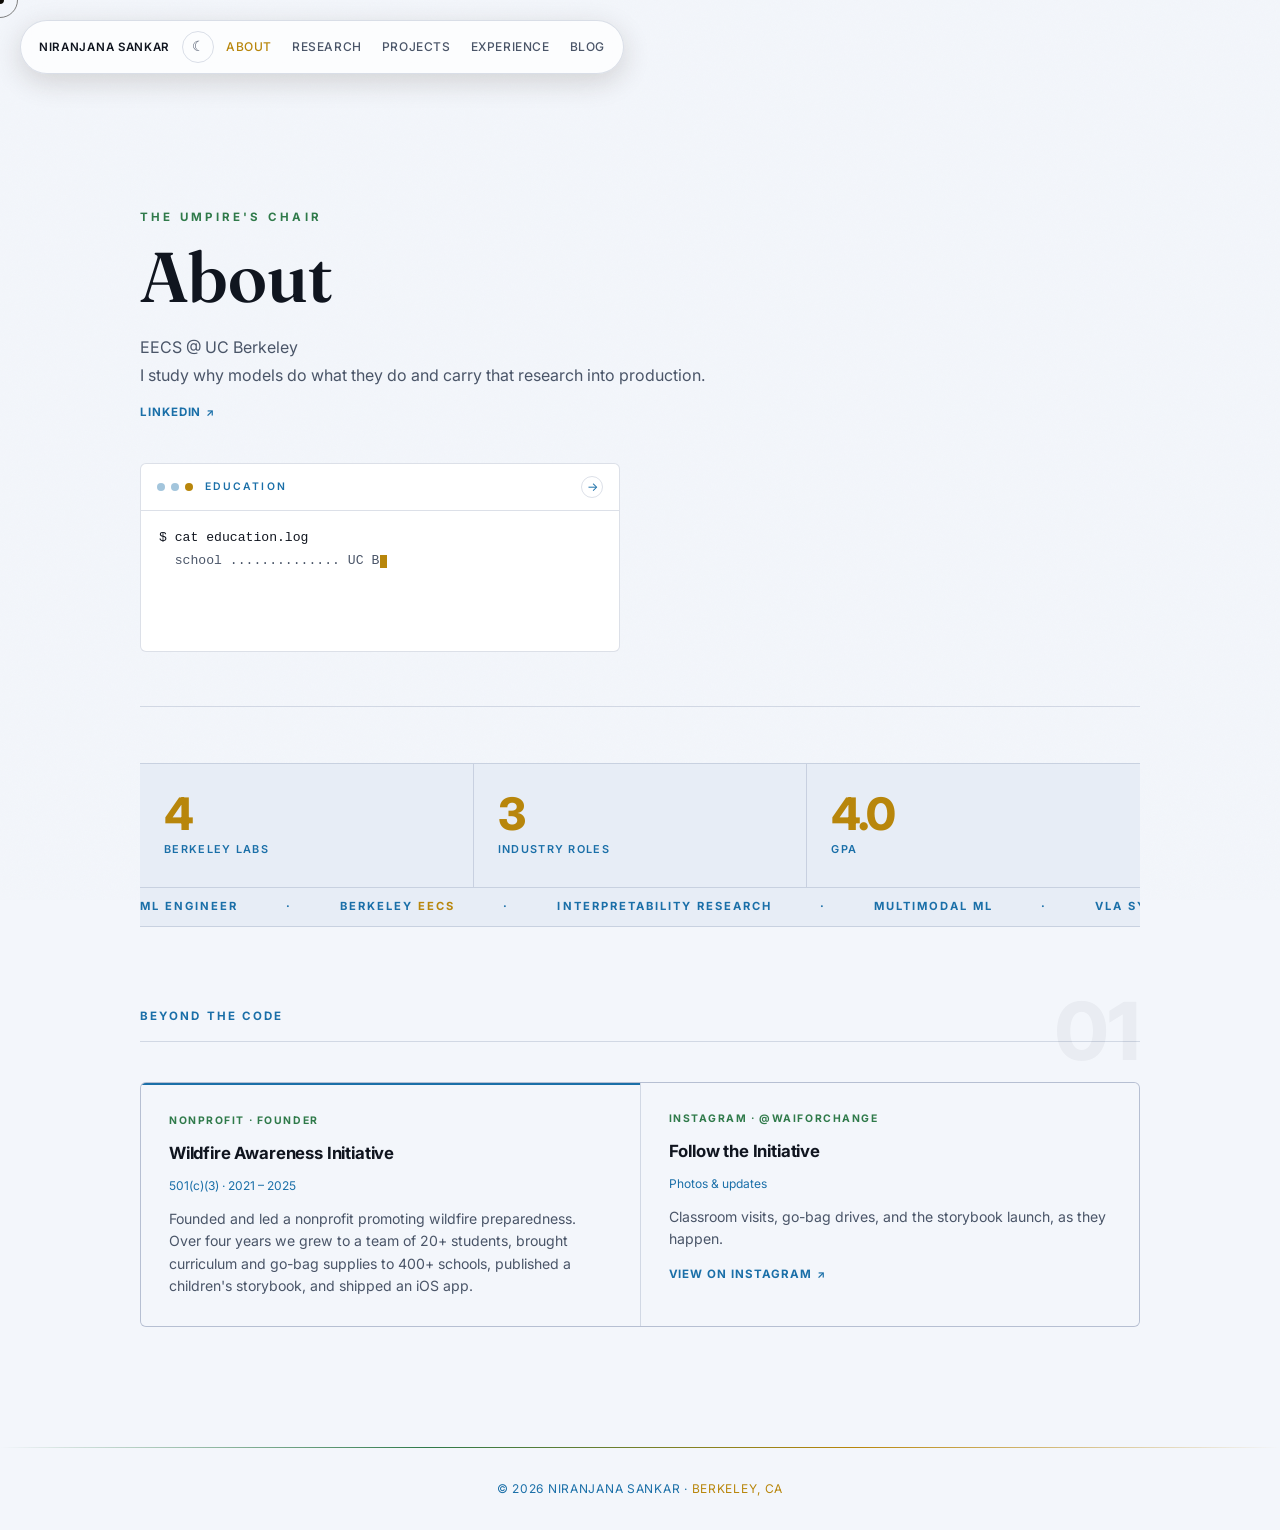
==== commit 90674092: "Add fun entrance animation, brighter arrow, and step progress to project cycler Each project now fad" ====
--- a/about.html
+++ b/about.html
@@ -8,7 +8,7 @@
   <link rel="preconnect" href="https://fonts.googleapis.com" />
   <link rel="preconnect" href="https://fonts.gstatic.com" crossorigin />
   <link href="https://fonts.googleapis.com/css2?family=Inter:wght@400;500;600;700;800&family=Fraunces:ital,opsz,wght@0,9..144,500;0,9..144,600;0,9..144,700;1,9..144,500&display=swap" rel="stylesheet" />
-  <link rel="stylesheet" href="style.css?v=wb20" />
+  <link rel="stylesheet" href="style.css?v=wb21" />
 </head>
 <body>
   <div class="scroll-progress"></div>
@@ -118,7 +118,7 @@
 
   <footer>© 2026 Niranjana Sankar · <span style="color:var(--sky)">Berkeley, CA</span></footer>
   <button class="back-top" aria-label="Back to top">↑</button>
-  <script src="script.js?v=wb19"></script>
+  <script src="script.js?v=wb21"></script>
   <div class="toast"></div>
 </body>
 </html>
--- a/style.css
+++ b/style.css
@@ -796,6 +796,8 @@
 .term-nav:hover { color: var(--sky); border-color: var(--sky); transform: translateX(1px); }
 .term-nav:active { transform: translateX(2px); }
 
+.screen-chrome .term-nav { color: var(--text); border-color: var(--text-3); }
+
 .term-body {
   margin: 0;
   padding: 16px 18px 20px;
@@ -1247,6 +1249,23 @@
   color: var(--text-3);
 }
 
+.screen-steps {
+  display: flex;
+  gap: 4px;
+  padding: 10px 16px 0;
+}
+
+.screen-step {
+  flex: 1;
+  height: 3px;
+  border-radius: 2px;
+  background: var(--border);
+  transition: background 0.35s var(--ease);
+}
+
+.screen-step.is-filled { background: var(--sky); opacity: 0.45; }
+.screen-step.is-active { background: var(--sky); opacity: 1; }
+
 .project-list {
   display: flex;
   flex-direction: column;
@@ -1266,6 +1285,32 @@
 
 .project-list[data-cycle] .project-entry { border-bottom: none; }
 .project-entry[hidden] { display: none; }
+
+.project-entry.entering .project-num,
+.project-entry.entering .project-meta,
+.project-entry.entering .project-title,
+.project-entry.entering .project-desc li,
+.project-entry.entering .project-footer {
+  animation: project-rise 0.5s var(--ease) both;
+}
+
+.project-entry.entering .project-meta,
+.project-entry.entering .project-title { animation-delay: 0.03s; }
+.project-entry.entering .project-desc li:nth-child(1) { animation-delay: 0.09s; }
+.project-entry.entering .project-desc li:nth-child(2) { animation-delay: 0.15s; }
+.project-entry.entering .project-desc li:nth-child(3) { animation-delay: 0.21s; }
+.project-entry.entering .project-desc li:nth-child(4) { animation-delay: 0.27s; }
+.project-entry.entering .project-desc li:nth-child(5) { animation-delay: 0.33s; }
+.project-entry.entering .project-footer { animation-delay: 0.38s; }
+
+@keyframes project-rise {
+  from { opacity: 0; transform: translateY(10px); }
+  to { opacity: 1; transform: translateY(0); }
+}
+
+@media (prefers-reduced-motion: reduce) {
+  .project-entry.entering * { animation: none !important; }
+}
 
 .project-num {
   font-family: var(--font-mono);
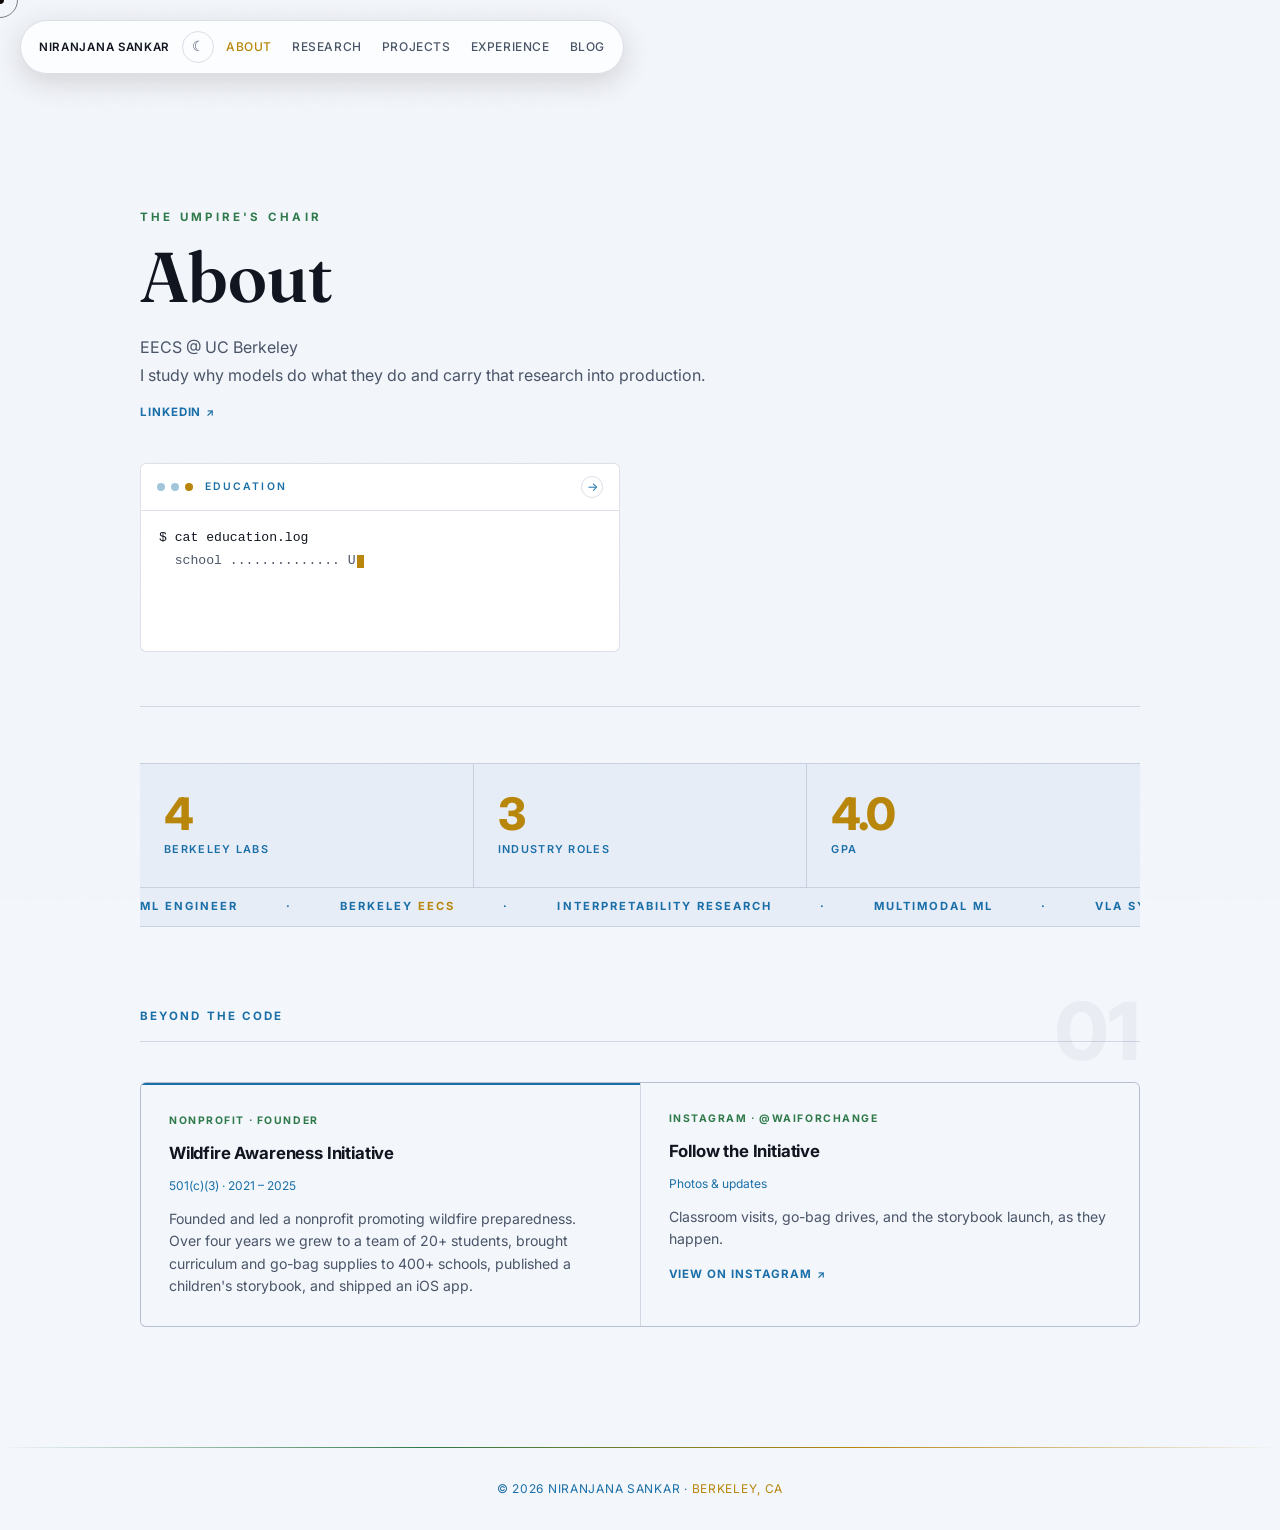
==== commit 90d7b0c2: "Bump asset version query strings to bust cache for the scoreboard/panel/sound update Co-Authored-By:" ====
--- a/about.html
+++ b/about.html
@@ -8,7 +8,7 @@
   <link rel="preconnect" href="https://fonts.googleapis.com" />
   <link rel="preconnect" href="https://fonts.gstatic.com" crossorigin />
   <link href="https://fonts.googleapis.com/css2?family=Inter:wght@400;500;600;700;800&family=Fraunces:ital,opsz,wght@0,9..144,500;0,9..144,600;0,9..144,700;1,9..144,500&display=swap" rel="stylesheet" />
-  <link rel="stylesheet" href="style.css?v=wb21" />
+  <link rel="stylesheet" href="style.css?v=wb22" />
 </head>
 <body>
   <div class="scroll-progress"></div>
@@ -118,7 +118,7 @@
 
   <footer>© 2026 Niranjana Sankar · <span style="color:var(--sky)">Berkeley, CA</span></footer>
   <button class="back-top" aria-label="Back to top">↑</button>
-  <script src="script.js?v=wb21"></script>
+  <script src="script.js?v=wb22"></script>
   <div class="toast"></div>
 </body>
 </html>
--- a/style.css
+++ b/style.css
@@ -1140,6 +1140,7 @@
 .tc-card-links a:hover { text-decoration-color: var(--sky); }
 
 .tc-panel-viewall {
+  display: block; text-align: right; margin: 12px 0 0;
   font-family: 'Inter', sans-serif; font-size: 13px; font-weight: 700;
   color: var(--sky); text-decoration: underline; text-decoration-color: rgba(184, 134, 11, 0.4);
   text-underline-offset: 3px;
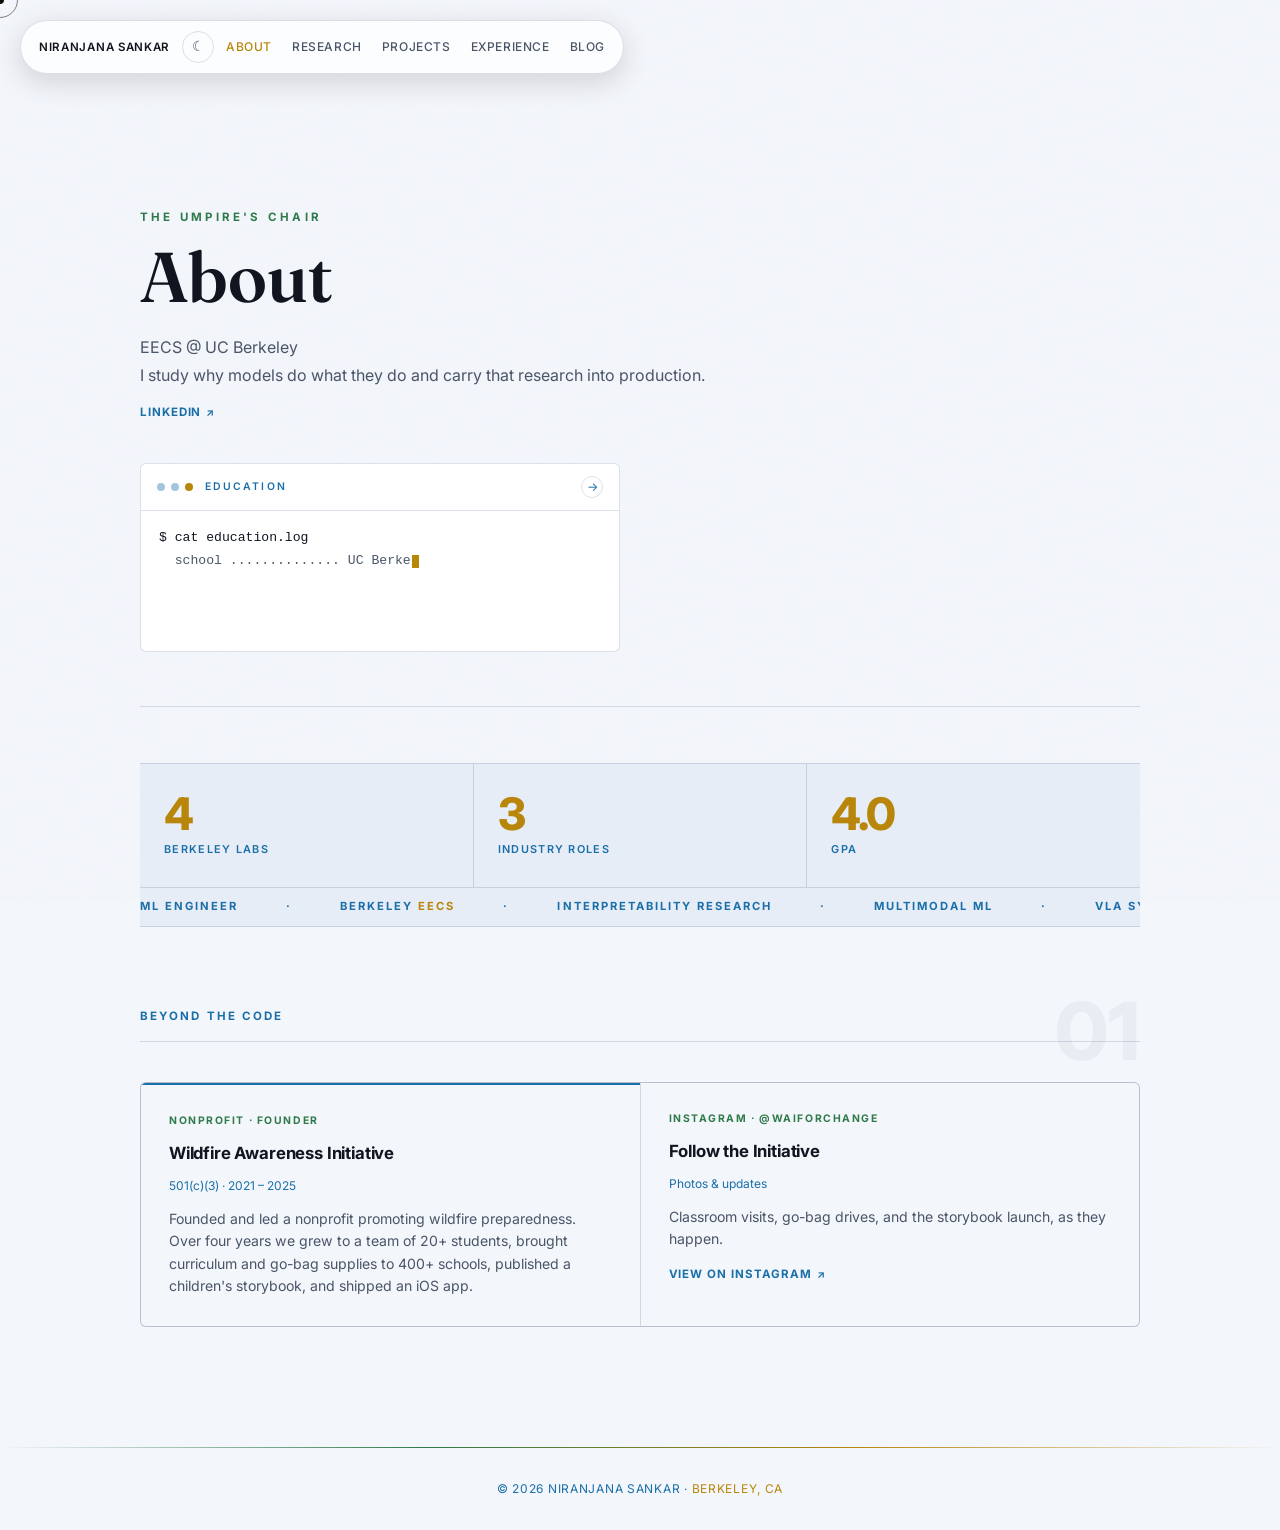
==== commit 3bbb8fc4: "Turn the panel's "see all" link into a pill button with proper spacing Co-Authored-By: Claude Sonnet" ====
--- a/about.html
+++ b/about.html
@@ -8,7 +8,7 @@
   <link rel="preconnect" href="https://fonts.googleapis.com" />
   <link rel="preconnect" href="https://fonts.gstatic.com" crossorigin />
   <link href="https://fonts.googleapis.com/css2?family=Inter:wght@400;500;600;700;800&family=Fraunces:ital,opsz,wght@0,9..144,500;0,9..144,600;0,9..144,700;1,9..144,500&display=swap" rel="stylesheet" />
-  <link rel="stylesheet" href="style.css?v=wb22" />
+  <link rel="stylesheet" href="style.css?v=wb23" />
 </head>
 <body>
   <div class="scroll-progress"></div>
@@ -118,7 +118,7 @@
 
   <footer>© 2026 Niranjana Sankar · <span style="color:var(--sky)">Berkeley, CA</span></footer>
   <button class="back-top" aria-label="Back to top">↑</button>
-  <script src="script.js?v=wb22"></script>
+  <script src="script.js?v=wb23"></script>
   <div class="toast"></div>
 </body>
 </html>
--- a/style.css
+++ b/style.css
@@ -1140,12 +1140,20 @@
 .tc-card-links a:hover { text-decoration-color: var(--sky); }
 
 .tc-panel-viewall {
-  display: block; text-align: right; margin: 12px 0 0;
-  font-family: 'Inter', sans-serif; font-size: 13px; font-weight: 700;
-  color: var(--sky); text-decoration: underline; text-decoration-color: rgba(184, 134, 11, 0.4);
-  text-underline-offset: 3px;
-}
-.tc-panel-viewall:hover { text-decoration-color: var(--sky); }
+  display: flex; align-items: center; gap: 6px;
+  width: fit-content; margin: 16px 0 24px auto;
+  padding: 10px 18px;
+  border: 1px solid var(--border); border-radius: 999px;
+  font-family: 'Inter', sans-serif; font-size: 12px; font-weight: 700;
+  letter-spacing: 0.04em; text-transform: uppercase;
+  color: var(--sky); text-decoration: none;
+  transition: border-color 0.2s, background 0.2s, transform 0.2s;
+}
+.tc-panel-viewall:hover {
+  border-color: var(--sky);
+  background: rgba(143, 184, 255, 0.1);
+  transform: translateY(-1px);
+}
 
 /* ============ Error banner ============ */
 .tc-error {
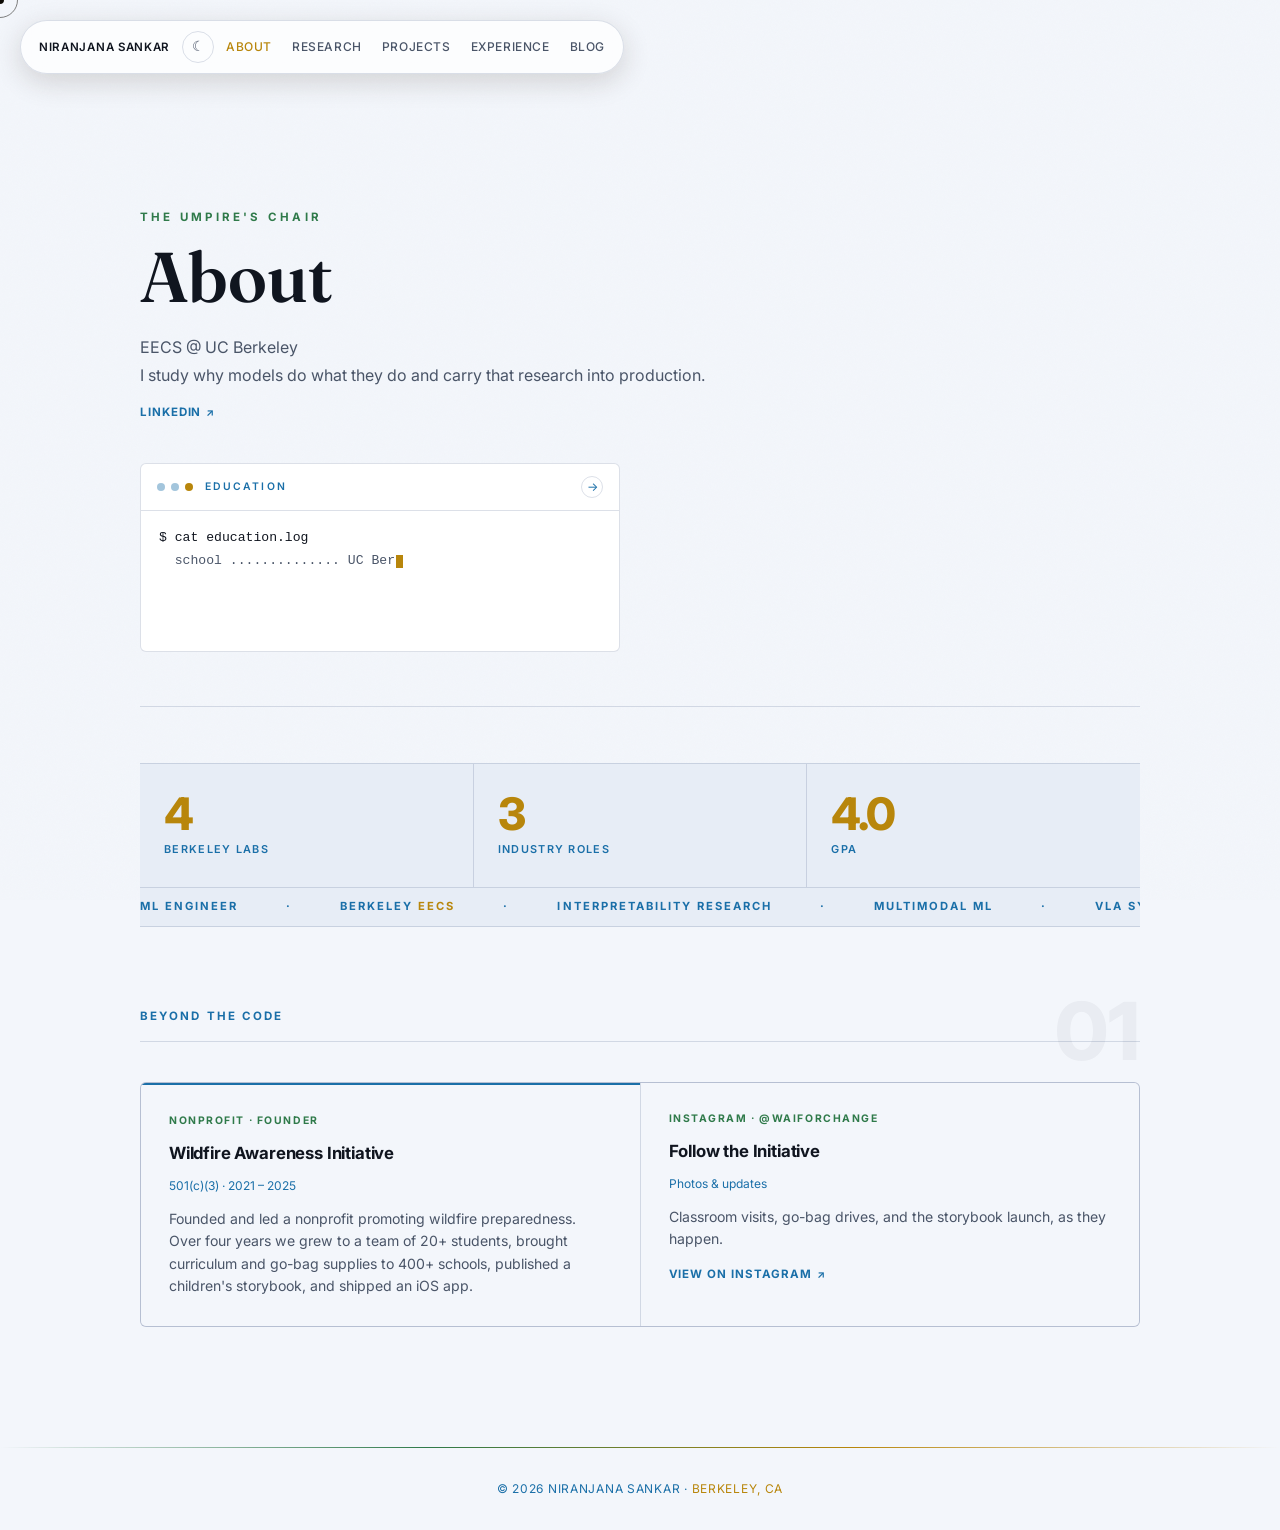
==== commit a17ad647: "Hide the redundant bottom-right text nav and reset camera view when a panel is closed Co-Authored-By" ====
--- a/about.html
+++ b/about.html
@@ -8,7 +8,7 @@
   <link rel="preconnect" href="https://fonts.googleapis.com" />
   <link rel="preconnect" href="https://fonts.gstatic.com" crossorigin />
   <link href="https://fonts.googleapis.com/css2?family=Inter:wght@400;500;600;700;800&family=Fraunces:ital,opsz,wght@0,9..144,500;0,9..144,600;0,9..144,700;1,9..144,500&display=swap" rel="stylesheet" />
-  <link rel="stylesheet" href="style.css?v=wb23" />
+  <link rel="stylesheet" href="style.css?v=wb24" />
 </head>
 <body>
   <div class="scroll-progress"></div>
@@ -118,7 +118,7 @@
 
   <footer>© 2026 Niranjana Sankar · <span style="color:var(--sky)">Berkeley, CA</span></footer>
   <button class="back-top" aria-label="Back to top">↑</button>
-  <script src="script.js?v=wb23"></script>
+  <script src="script.js?v=wb24"></script>
   <div class="toast"></div>
 </body>
 </html>
--- a/style.css
+++ b/style.css
@@ -975,12 +975,7 @@
 .tc-tagline { margin: 10px 0 0; font-size: 15px; line-height: 1.5; color: var(--text-2); max-width: 300px; }
 
 .tc-nav {
-  position: absolute; top: auto; left: auto; bottom: 34px; right: 40px; z-index: 6;
-  width: auto; height: auto;
-  display: flex; flex-direction: column; align-items: flex-end; gap: 4px;
-  opacity: 0;
-  background: none; backdrop-filter: none; border: none; border-radius: 0;
-  box-shadow: none; padding: 0;
+  display: none;
 }
 .tc-root.tc-active .tc-nav { animation: tcRise 0.9s 0.1s ease both; }
 
